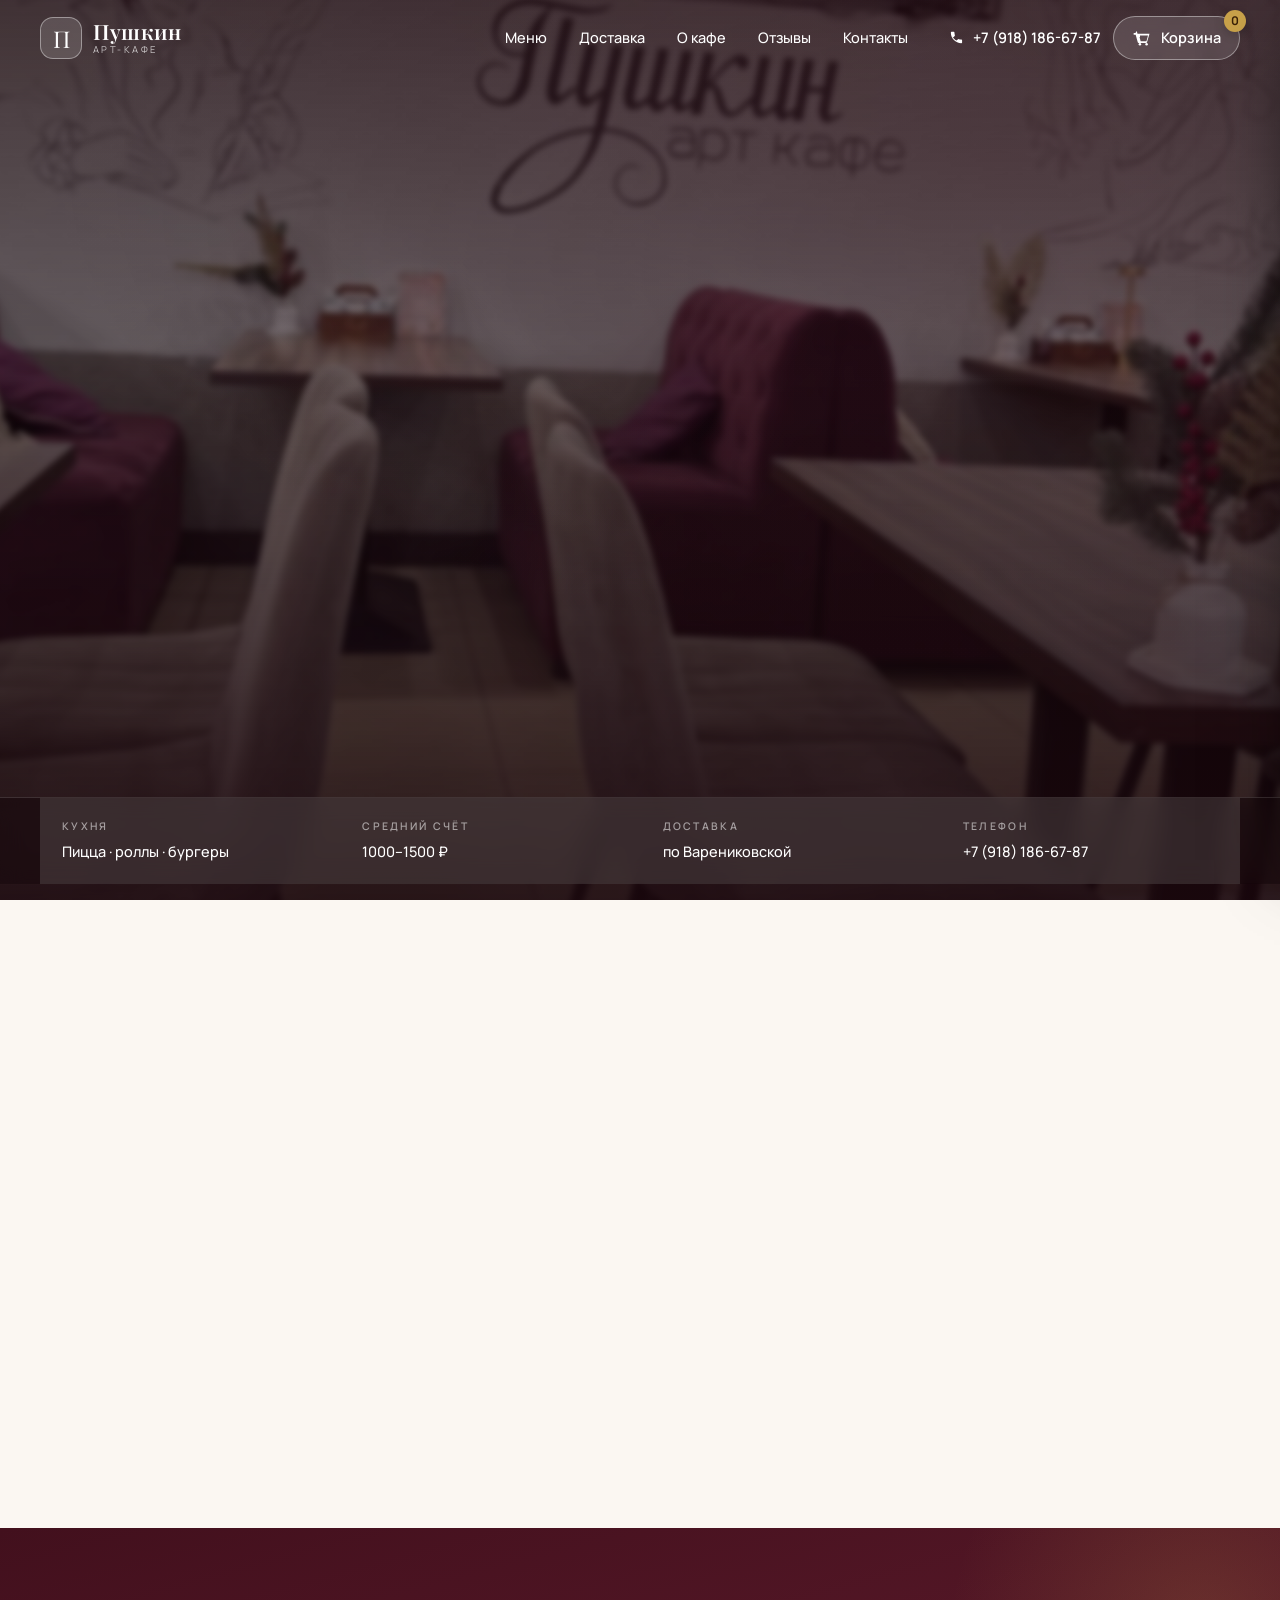
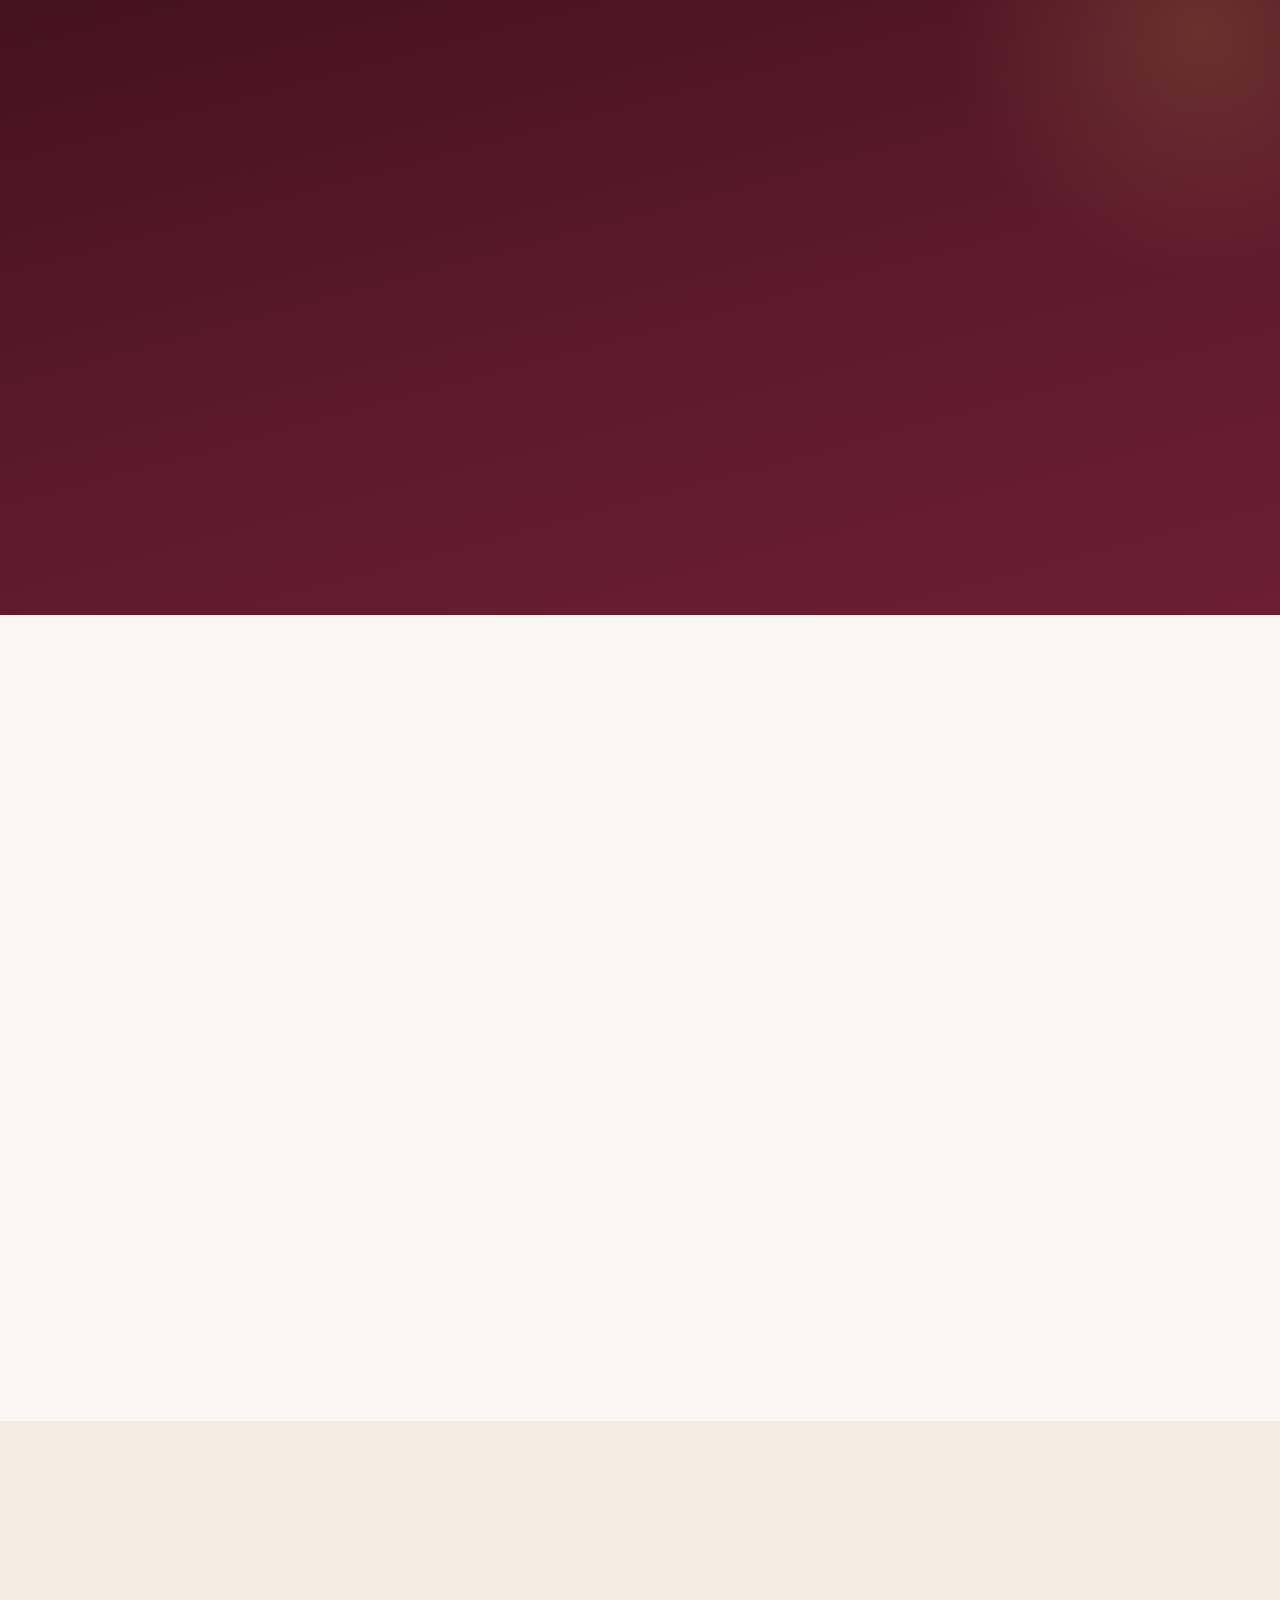
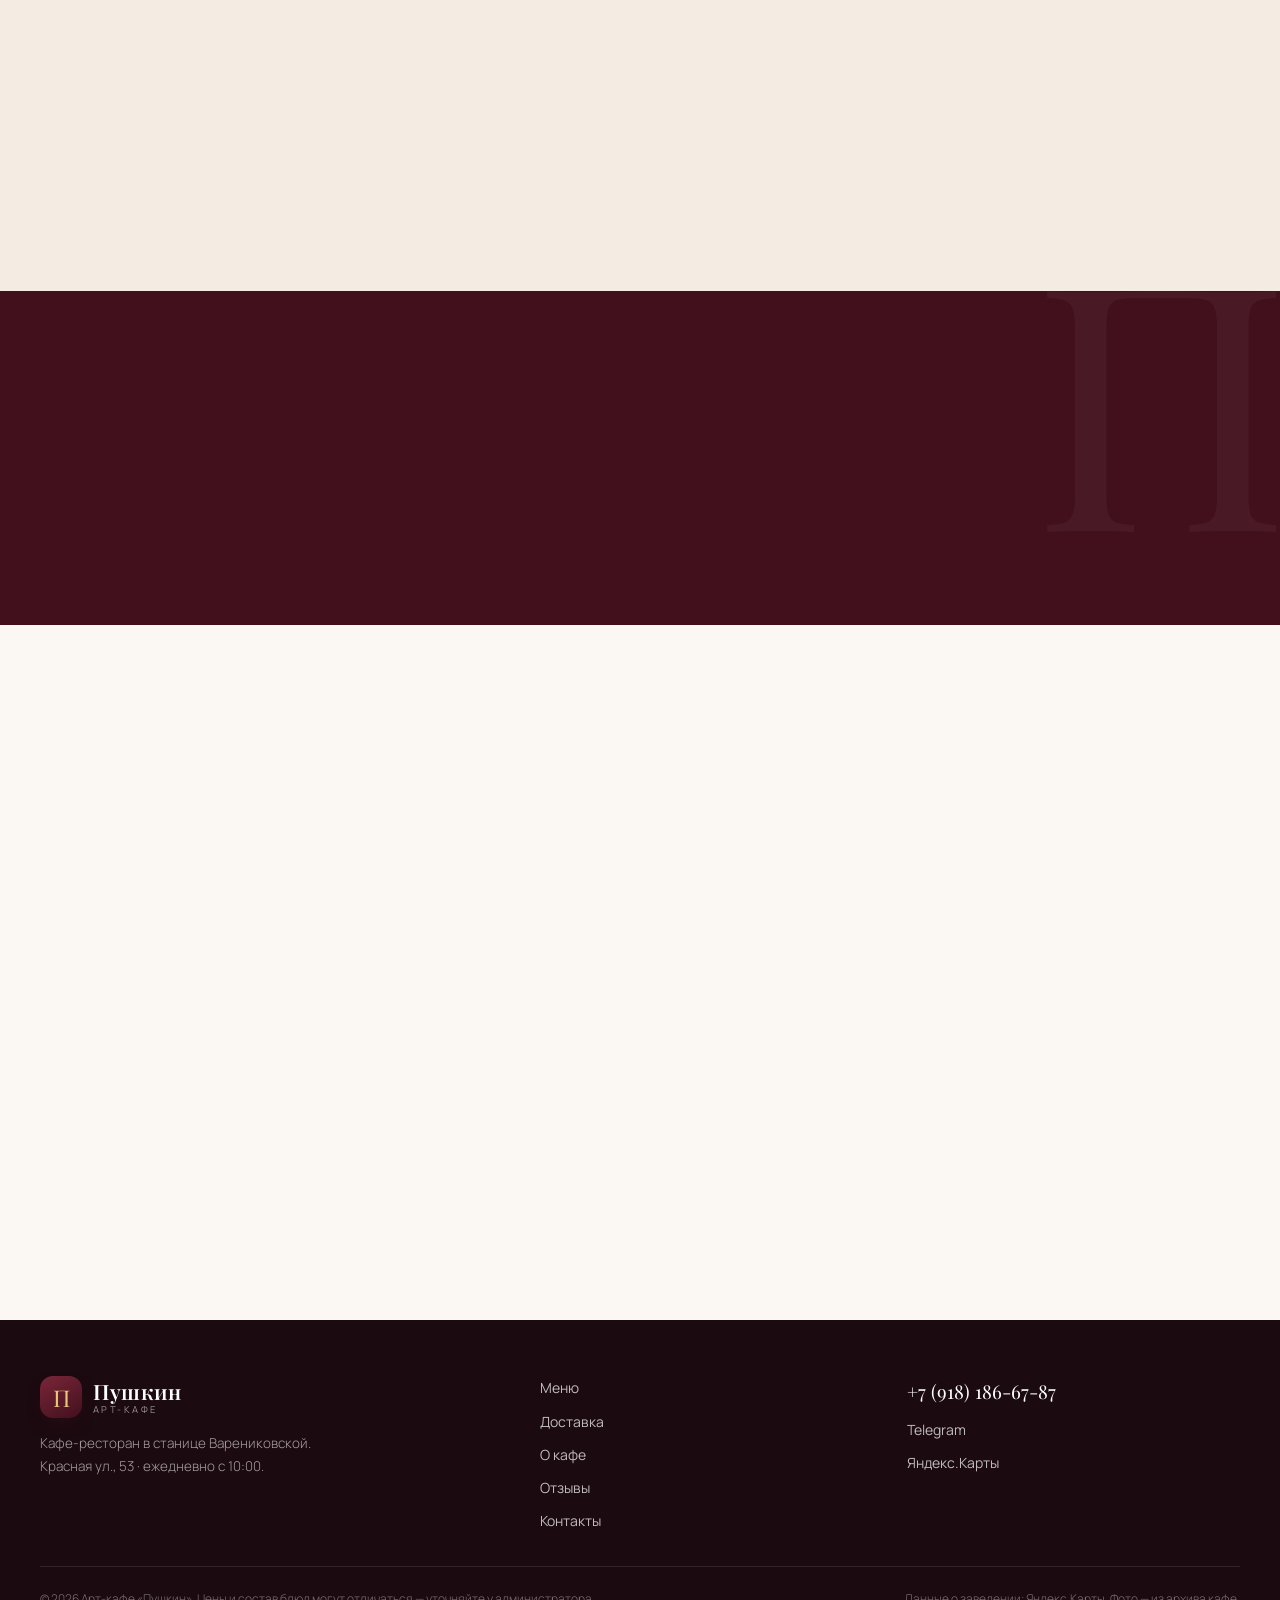
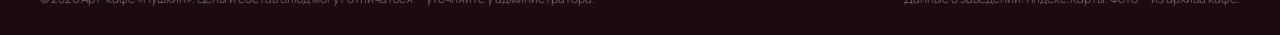
==== pushkin-onefile.html @ 98a1a0d2 "Add files via upload" ====
<!DOCTYPE html>
<html lang="ru">
<head>
<meta charset="utf-8">
<meta name="viewport" content="width=device-width, initial-scale=1">
<title>Арт-кафе «Пушкин» — Варениковская · доставка и бронирование столов</title>
<meta name="description" content="Арт-кафе «Пушкин» в станице Варениковской: пицца, роллы, бургеры, домашние десерты и облепиховый чай. Рейтинг 4,5 на Яндекс.Картах. Онлайн-заказ, доставка и бронирование столов. Красная ул., 53 · +7 (918) 186-67-87">
<meta name="theme-color" content="#5d1a2b">
<link rel="icon" href="data:image/svg+xml,%3Csvg xmlns='http://www.w3.org/2000/svg' viewBox='0 0 64 64'%3E%3Crect width='64' height='64' rx='14' fill='%235d1a2b'/%3E%3Ctext x='32' y='45' font-family='Georgia,serif' font-size='38' fill='%23e8c877' text-anchor='middle'%3E%D0%9F%3C/text%3E%3C/svg%3E">
<link rel="preconnect" href="https://fonts.googleapis.com">
<link rel="preconnect" href="https://fonts.gstatic.com" crossorigin>
<link href="https://fonts.googleapis.com/css2?family=Playfair+Display:ital,wght@0,500;0,600;0,700;1,500&family=Manrope:wght@300;400;500;600;700&display=swap" rel="stylesheet">
<style>
:root{
  --wine:#5d1a2b;
  --wine-deep:#42101d;
  --wine-soft:#7a2639;
  --gold:#c9a24a;
  --gold-light:#e8c877;
  --cream:#fbf7f2;
  --cream-2:#f4ece2;
  --ink:#1f1416;
  --ink-soft:#5b4b4e;
  --line:rgba(93,26,43,.14);
  --shadow:0 18px 50px -22px rgba(66,16,29,.45);
  --radius:20px;
  --serif:"Playfair Display",Georgia,"Times New Roman",serif;
  --sans:"Manrope","Segoe UI",system-ui,-apple-system,sans-serif;
  --ease:cubic-bezier(.22,.61,.36,1);
}

*,*::before,*::after{box-sizing:border-box}
html{scroll-behavior:smooth;-webkit-text-size-adjust:100%}
body{
  margin:0;font-family:var(--sans);color:var(--ink);background:var(--cream);
  font-size:16px;line-height:1.65;font-weight:400;overflow-x:hidden;
}
img{max-width:100%;display:block}
a{color:inherit;text-decoration:none}
button{font:inherit;color:inherit;cursor:pointer}
h1,h2,h3{font-family:var(--serif);font-weight:600;line-height:1.12;margin:0;letter-spacing:-.01em}
p{margin:0}
ul,ol{margin:0;padding:0;list-style:none}
.container{width:min(1200px,100% - 48px);margin-inline:auto}
svg{width:20px;height:20px;fill:currentColor}

/* ---------- buttons ---------- */
.btn{
  display:inline-flex;align-items:center;justify-content:center;gap:9px;
  padding:13px 24px;border-radius:999px;border:1px solid transparent;
  font-weight:600;font-size:14.5px;letter-spacing:.01em;line-height:1;
  transition:transform .25s var(--ease),background .25s,color .25s,border-color .25s,box-shadow .25s;
  white-space:nowrap;
}
.btn--lg{padding:17px 32px;font-size:15.5px}
.btn--block{width:100%}
.btn--primary{background:var(--wine);color:#fff;box-shadow:0 14px 30px -16px rgba(93,26,43,.8)}
.btn--primary:hover{background:var(--wine-deep);transform:translateY(-2px);box-shadow:0 20px 38px -18px rgba(93,26,43,.9)}
.btn--ghost{background:rgba(255,255,255,.1);color:#fff;border-color:rgba(255,255,255,.45);backdrop-filter:blur(6px)}
.btn--ghost:hover{background:rgba(255,255,255,.2);transform:translateY(-2px)}
.btn--outline{background:transparent;border-color:var(--line);color:var(--wine)}
.btn--outline:hover{border-color:var(--wine);background:rgba(93,26,43,.05);transform:translateY(-2px)}
.btn--cart{position:relative;background:#fff;border:1px solid var(--line);color:var(--wine);padding:11px 18px}
.btn--cart:hover{border-color:var(--wine);transform:translateY(-1px)}
.cart-badge{
  position:absolute;top:-7px;right:-7px;min-width:22px;height:22px;border-radius:999px;
  background:var(--gold);color:#3a2107;font-size:12px;font-weight:700;
  display:grid;place-items:center;padding:0 6px;box-shadow:0 4px 10px rgba(0,0,0,.18);
}

/* ---------- header ---------- */
.header{
  position:fixed;inset:0 0 auto;z-index:60;padding:16px 0;
  transition:background .35s,box-shadow .35s,padding .35s,backdrop-filter .35s;
}
.header.is-stuck{
  background:rgba(251,247,242,.94);backdrop-filter:blur(14px);
  box-shadow:0 10px 30px -22px rgba(66,16,29,.6);padding:9px 0;
}
.header__inner{display:flex;align-items:center;gap:26px}
.logo{display:flex;align-items:center;gap:11px;flex-shrink:0}
.logo__mark{
  width:42px;height:42px;border-radius:13px;display:grid;place-items:center;
  background:linear-gradient(150deg,var(--wine-soft),var(--wine-deep));
  color:var(--gold-light);font-family:var(--serif);font-size:23px;line-height:1;
  box-shadow:0 8px 20px -10px rgba(66,16,29,.8);
}
.logo__text{display:flex;flex-direction:column;line-height:1}
.logo__name{font-family:var(--serif);font-size:21px;font-weight:600;color:var(--wine);letter-spacing:.01em}
.logo__sub{font-size:9.5px;letter-spacing:.26em;text-transform:uppercase;color:var(--ink-soft);margin-top:3px}
.nav{display:flex;gap:4px;margin-left:auto}
.nav a{
  padding:9px 14px;border-radius:999px;font-size:14.5px;font-weight:500;color:var(--ink);
  transition:background .2s,color .2s;
}
.nav a:hover{background:rgba(93,26,43,.08);color:var(--wine)}
.header__actions{display:flex;align-items:center;gap:12px;margin-left:auto}
.nav + .header__actions{margin-left:0}
.header__phone{display:flex;align-items:center;gap:8px;font-weight:600;font-size:14.5px;color:var(--wine)}
.header__phone svg{width:17px;height:17px}
.header__phone:hover{color:var(--wine-deep)}
.burger{display:none;width:44px;height:44px;border:1px solid var(--line);border-radius:12px;background:#fff;flex-direction:column;gap:5px;align-items:center;justify-content:center}
.burger span{width:19px;height:2px;background:var(--wine);border-radius:2px;transition:transform .3s,opacity .3s}
.burger[aria-expanded="true"] span:nth-child(1){transform:translateY(7px) rotate(45deg)}
.burger[aria-expanded="true"] span:nth-child(2){opacity:0}
.burger[aria-expanded="true"] span:nth-child(3){transform:translateY(-7px) rotate(-45deg)}

/* header over hero: light text */
.header:not(.is-stuck) .logo__name,
.header:not(.is-stuck) .nav a,
.header:not(.is-stuck) .header__phone{color:#fff}
.header:not(.is-stuck) .logo__sub{color:rgba(255,255,255,.72)}
.header:not(.is-stuck) .logo__mark{background:rgba(255,255,255,.14);border:1px solid rgba(255,255,255,.4);box-shadow:none;color:#fff}
.header:not(.is-stuck) .nav a:hover{background:rgba(255,255,255,.16);color:#fff}
.header:not(.is-stuck) .btn--cart{background:rgba(255,255,255,.13);border-color:rgba(255,255,255,.4);color:#fff;backdrop-filter:blur(8px)}
.header:not(.is-stuck) .burger{background:rgba(255,255,255,.13);border-color:rgba(255,255,255,.4)}
.header:not(.is-stuck) .burger span{background:#fff}

/* ---------- hero ---------- */
.hero{position:relative;min-height:100svh;display:flex;flex-direction:column;justify-content:center;overflow:hidden;padding:130px 0 0}
.hero__bg{position:absolute;inset:0;z-index:0}
.hero__bg img{width:100%;height:100%;object-fit:cover;object-position:center 45%;transform:scale(1.06);filter:blur(3px) brightness(.72) saturate(1.05);animation:heroZoom 18s var(--ease) forwards}
@keyframes heroZoom{to{transform:scale(1.02)}}
.hero__veil{
  position:absolute;inset:0;z-index:1;
  background:
    radial-gradient(120% 90% at 78% 18%,rgba(66,16,29,.18),transparent 62%),
    linear-gradient(180deg,rgba(28,8,14,.72) 0%,rgba(28,8,14,.42) 38%,rgba(28,8,14,.66) 74%,rgba(28,8,14,.88) 100%);
}
.hero__inner{position:relative;z-index:2;color:#fff;padding-bottom:64px;max-width:820px}
.hero__eyebrow{
  font-size:12px;letter-spacing:.3em;text-transform:uppercase;font-weight:600;
  color:var(--gold-light);margin-bottom:20px;
}
.hero__title{font-size:clamp(46px,8.4vw,108px);letter-spacing:-.02em;margin-bottom:22px}
.hero__title em{font-style:italic;color:var(--gold-light)}
.hero__lead{font-size:clamp(15.5px,1.7vw,19px);color:rgba(255,255,255,.9);max-width:600px;line-height:1.68;font-weight:300}
.hero__cta{display:flex;flex-wrap:wrap;gap:14px;margin-top:36px}
.hero__rating{display:flex;align-items:center;gap:20px;margin-top:42px;flex-wrap:wrap}
.rating-chip{
  display:flex;align-items:center;gap:13px;padding:11px 20px 11px 14px;border-radius:16px;
  background:rgba(255,255,255,.1);border:1px solid rgba(255,255,255,.26);backdrop-filter:blur(10px);
  transition:background .25s,transform .25s;
}
.rating-chip:hover{background:rgba(255,255,255,.18);transform:translateY(-2px)}
.rating-chip__value{font-family:var(--serif);font-size:29px;line-height:1;color:#fff}
.rating-chip__body{display:flex;flex-direction:column;gap:3px}
.stars{color:var(--gold-light);font-size:13px;letter-spacing:2px;line-height:1}
.stars i{opacity:.42;font-style:normal}
.rating-chip__meta{font-size:11.5px;color:rgba(255,255,255,.78);letter-spacing:.03em}
.hero__divider{width:1px;height:38px;background:rgba(255,255,255,.25)}
.hero__status{font-size:13.5px;color:rgba(255,255,255,.9);display:flex;align-items:center;gap:9px}
.hero__status::before{content:"";width:8px;height:8px;border-radius:50%;background:#57d68a;box-shadow:0 0 0 4px rgba(87,214,138,.22)}
.hero__status.is-closed::before{background:#e4707c;box-shadow:0 0 0 4px rgba(228,112,124,.22)}

.hero__facts{position:relative;z-index:2;background:rgba(20,6,11,.5);backdrop-filter:blur(12px);border-top:1px solid rgba(255,255,255,.14)}
.hero__facts-inner{display:grid;grid-template-columns:repeat(4,1fr);gap:1px;background:rgba(255,255,255,.12)}
.fact{display:flex;flex-direction:column;gap:4px;padding:20px 22px}
.fact__k{font-size:10.5px;letter-spacing:.22em;text-transform:uppercase;color:rgba(255,255,255,.55);font-weight:600}
.fact__v{font-size:14.5px;color:#fff;font-weight:500}

/* ---------- sections ---------- */
.section{padding:clamp(64px,8vw,116px) 0}
.section__head{max-width:660px;margin-bottom:clamp(32px,4vw,52px)}
.section__eyebrow{
  font-size:11.5px;letter-spacing:.28em;text-transform:uppercase;font-weight:700;
  color:var(--gold);margin-bottom:14px;
}
.section__eyebrow--light{color:var(--gold-light)}
.section__title{font-size:clamp(30px,4.2vw,50px);margin-bottom:16px;color:var(--wine-deep)}
.section__title--light{color:#fff}
.section__lead{color:var(--ink-soft);font-size:16.5px;line-height:1.7;font-weight:300}
.section__lead a{color:var(--wine);border-bottom:1px solid rgba(93,26,43,.3)}

/* ---------- menu ---------- */
.menu-tabs{display:flex;gap:8px;flex-wrap:wrap;margin-bottom:34px}
.menu-tab{
  padding:10px 20px;border-radius:999px;background:#fff;border:1px solid var(--line);
  font-size:14px;font-weight:600;color:var(--ink-soft);transition:all .22s var(--ease);
}
.menu-tab:hover{border-color:var(--wine);color:var(--wine)}
.menu-tab.is-active{background:var(--wine);border-color:var(--wine);color:#fff;box-shadow:0 12px 26px -16px rgba(93,26,43,.9)}
.menu-grid{display:grid;grid-template-columns:repeat(auto-fill,minmax(268px,1fr));gap:20px}
.dish{
  background:#fff;border:1px solid var(--line);border-radius:var(--radius);padding:24px;
  display:flex;flex-direction:column;gap:9px;position:relative;overflow:hidden;
  transition:transform .3s var(--ease),box-shadow .3s,border-color .3s;
  animation:dishIn .45s var(--ease) both;
}
@keyframes dishIn{from{opacity:0;transform:translateY(14px)}to{opacity:1;transform:none}}
.dish:hover{transform:translateY(-4px);box-shadow:var(--shadow);border-color:rgba(93,26,43,.26)}
.dish__top{display:flex;align-items:flex-start;justify-content:space-between;gap:12px}
.dish__name{font-family:var(--serif);font-size:19px;font-weight:600;color:var(--wine-deep);line-height:1.28}
.dish__tag{
  font-size:10px;font-weight:700;letter-spacing:.1em;text-transform:uppercase;
  padding:5px 9px;border-radius:6px;background:rgba(201,162,74,.16);color:#8a6a1c;white-space:nowrap;
}
.dish__desc{font-size:13.5px;color:var(--ink-soft);line-height:1.6;font-weight:300;flex:1}
.dish__bottom{display:flex;align-items:center;justify-content:space-between;gap:12px;margin-top:8px}
.dish__price{font-family:var(--serif);font-size:21px;color:var(--wine)}
.dish__add{
  width:40px;height:40px;border-radius:12px;border:1px solid var(--line);background:var(--cream-2);
  color:var(--wine);display:grid;place-items:center;font-size:22px;line-height:1;
  transition:all .22s var(--ease);
}
.dish__add:hover{background:var(--wine);color:#fff;border-color:var(--wine);transform:rotate(90deg)}
.dish__add.is-added{background:var(--wine);color:#fff;border-color:var(--wine)}
.menu-note{margin-top:32px;font-size:13px;color:var(--ink-soft);max-width:720px;line-height:1.7;font-weight:300}


/* ---------- delivery ---------- */
.section--delivery{background:linear-gradient(165deg,var(--wine-deep),var(--wine) 58%,#6b1f31);color:#fff;position:relative;overflow:hidden}
.section--delivery::after{
  content:"";position:absolute;width:520px;height:520px;border-radius:50%;
  right:-180px;top:-160px;background:radial-gradient(circle,rgba(201,162,74,.18),transparent 68%);
}
.delivery{display:grid;grid-template-columns:1.15fr .85fr;gap:clamp(32px,5vw,72px);align-items:center;position:relative;z-index:1}
.delivery__lead{color:rgba(255,255,255,.82);font-size:16.5px;line-height:1.72;font-weight:300;margin-bottom:30px}
.steps{display:flex;flex-direction:column;gap:20px;margin-bottom:32px}
.steps li{display:flex;gap:16px;align-items:flex-start}
.steps__n{
  width:36px;height:36px;flex-shrink:0;border-radius:50%;display:grid;place-items:center;
  border:1px solid rgba(232,200,119,.55);color:var(--gold-light);
  font-family:var(--serif);font-size:16px;
}
.steps b{display:block;font-size:15.5px;font-weight:600;margin-bottom:3px}
.steps p{font-size:14px;color:rgba(255,255,255,.72);font-weight:300;line-height:1.55}
.delivery__badges{display:flex;flex-wrap:wrap;gap:9px}
.pill{
  font-size:12.5px;padding:8px 15px;border-radius:999px;
  background:rgba(255,255,255,.09);border:1px solid rgba(255,255,255,.22);color:rgba(255,255,255,.92);
}
.delivery__card{background:rgba(255,255,255,.07);border:1px solid rgba(255,255,255,.18);border-radius:26px;overflow:hidden;backdrop-filter:blur(8px);box-shadow:0 30px 70px -40px rgba(0,0,0,.9)}
.delivery__card img{width:100%;height:250px;object-fit:cover}
.delivery__card-body{padding:26px}
.delivery__card-kicker{font-size:10.5px;letter-spacing:.24em;text-transform:uppercase;color:var(--gold-light);font-weight:700;margin-bottom:10px}
.delivery__card-title{font-family:var(--serif);font-size:23px;line-height:1.25;margin-bottom:10px}
.delivery__card-text{font-size:14px;color:rgba(255,255,255,.78);margin-bottom:20px;font-weight:300}
.delivery__card-text b{color:var(--gold-light);letter-spacing:.04em}
.delivery__card .btn--primary{background:var(--gold);color:#3a2107;box-shadow:none}
.delivery__card .btn--primary:hover{background:var(--gold-light)}

/* ---------- about ---------- */
.about{display:grid;grid-template-columns:.92fr 1.08fr;gap:clamp(32px,5vw,72px);align-items:center}
.about__media{position:relative}
.about__media img{border-radius:26px;width:100%;height:clamp(360px,46vw,560px);object-fit:cover;box-shadow:var(--shadow)}
.about__media-note{
  position:absolute;bottom:22px;left:22px;background:rgba(251,247,242,.96);backdrop-filter:blur(8px);
  border-radius:16px;padding:15px 20px;display:grid;gap:2px;box-shadow:0 16px 40px -24px rgba(66,16,29,.8);
}
.about__media-note span{font-size:10px;letter-spacing:.2em;text-transform:uppercase;color:var(--ink-soft);font-weight:700}
.about__media-note b{font-family:var(--serif);font-size:30px;color:var(--wine);line-height:1}
.about__media-note small{font-size:11px;color:var(--ink-soft)}
.about__text p{color:var(--ink-soft);font-weight:300;line-height:1.75;margin-bottom:15px}
.about__features{display:grid;grid-template-columns:repeat(2,1fr);gap:11px 18px;margin:26px 0 30px}
.about__features li{position:relative;padding-left:24px;font-size:14px;font-weight:500}
.about__features li::before{
  content:"";position:absolute;left:0;top:9px;width:11px;height:6px;
  border-left:2px solid var(--gold);border-bottom:2px solid var(--gold);transform:rotate(-45deg);
}
.about__stats{display:grid;grid-template-columns:repeat(3,1fr);gap:18px;border-top:1px solid var(--line);padding-top:24px}
.about__stats b{display:block;font-family:var(--serif);font-size:32px;color:var(--wine);line-height:1.1}
.about__stats span{font-size:11.5px;color:var(--ink-soft);line-height:1.4;display:block;margin-top:4px}

/* ---------- reviews ---------- */
.section--reviews{background:var(--cream-2)}
.reviews{display:grid;grid-template-columns:repeat(auto-fill,minmax(320px,1fr));gap:20px}
.review{
  background:#fff;border:1px solid var(--line);border-radius:var(--radius);padding:26px;
  display:flex;flex-direction:column;gap:14px;transition:transform .3s var(--ease),box-shadow .3s;
}
.review:hover{transform:translateY(-3px);box-shadow:var(--shadow)}
.review__head{display:flex;align-items:center;gap:13px}
.review__avatar{
  width:44px;height:44px;border-radius:50%;flex-shrink:0;display:grid;place-items:center;
  background:linear-gradient(145deg,var(--wine-soft),var(--wine-deep));
  color:var(--gold-light);font-family:var(--serif);font-size:19px;
}
.review__who{display:flex;flex-direction:column;line-height:1.35}
.review__name{font-weight:700;font-size:14.5px}
.review__meta{font-size:11.5px;color:var(--ink-soft)}
.review__stars{color:var(--gold);font-size:13px;letter-spacing:2px;margin-left:auto;align-self:flex-start}
.review__text{font-size:14px;line-height:1.7;color:var(--ink-soft);font-weight:300}
.review__text b{color:var(--ink);font-weight:600}
.reviews__more{display:flex;justify-content:center;margin-top:38px}

/* ---------- booking cta ---------- */
.booking-cta{background:var(--wine-deep);color:#fff;padding:clamp(44px,6vw,72px) 0;position:relative;overflow:hidden}
.booking-cta::before{
  content:"П";position:absolute;right:-10px;top:-70px;font-family:var(--serif);font-size:340px;
  color:rgba(255,255,255,.04);line-height:1;pointer-events:none;
}
.booking-cta__inner{display:flex;align-items:center;justify-content:space-between;gap:34px;flex-wrap:wrap;position:relative;z-index:1}
.booking-cta h2{font-size:clamp(25px,3.4vw,38px);margin-bottom:10px}
.booking-cta p{color:rgba(255,255,255,.75);font-weight:300;max-width:520px}
.booking-cta__actions{display:flex;gap:13px;flex-wrap:wrap}
.booking-cta .btn--primary{background:var(--gold);color:#3a2107}
.booking-cta .btn--primary:hover{background:var(--gold-light)}


/* ---------- contacts ---------- */
.contacts{display:grid;grid-template-columns:.9fr 1.1fr;gap:clamp(32px,5vw,64px);align-items:start}
.contacts__list{display:flex;flex-direction:column;gap:20px;margin:26px 0 30px}
.contacts__list dt{font-size:10.5px;letter-spacing:.2em;text-transform:uppercase;color:var(--gold);font-weight:700;margin-bottom:5px}
.contacts__list dd{margin:0;font-size:15.5px;line-height:1.6;font-weight:500}
.contacts__list dd a{color:var(--wine);border-bottom:1px solid rgba(93,26,43,.28)}
.contacts__list dd a:hover{border-color:var(--wine)}
.hours{border-collapse:collapse;font-weight:500}
.hours th{text-align:left;font-weight:600;padding:2px 18px 2px 0;font-size:14.5px;color:var(--ink)}
.hours td{padding:2px 0;font-size:14.5px;color:var(--ink-soft)}
.contacts__actions{display:flex;gap:12px;flex-wrap:wrap}
.contacts__map{border-radius:24px;overflow:hidden;box-shadow:var(--shadow);border:1px solid var(--line);background:var(--cream-2);min-height:420px}
.contacts__map iframe{width:100%;height:100%;min-height:420px;border:0;display:block}

/* ---------- footer ---------- */
.footer{background:#1b0a10;color:rgba(255,255,255,.72);padding:56px 0 26px}
.footer__inner{display:grid;grid-template-columns:1.4fr 1fr 1fr;gap:34px;padding-bottom:34px;border-bottom:1px solid rgba(255,255,255,.1)}
.logo--footer .logo__name{color:#fff}
.logo--footer .logo__sub{color:rgba(255,255,255,.55)}
.footer__brand p{margin-top:14px;font-size:13.5px;line-height:1.7;font-weight:300;color:rgba(255,255,255,.6)}
.footer__nav,.footer__contacts{display:flex;flex-direction:column;gap:10px}
.footer__nav a,.footer__contacts a{font-size:14px;transition:color .2s}
.footer__nav a:hover,.footer__contacts a:hover{color:var(--gold-light)}
.footer__contacts a:first-child{font-family:var(--serif);font-size:19px;color:#fff}
.footer__legal{display:flex;justify-content:space-between;gap:18px;flex-wrap:wrap;padding-top:22px;font-size:12px;color:rgba(255,255,255,.42);font-weight:300}

/* ---------- drawer / modal ---------- */
.drawer{position:fixed;inset:0;z-index:90;pointer-events:none}
.drawer__overlay{position:absolute;inset:0;background:rgba(20,6,11,.55);opacity:0;transition:opacity .32s;backdrop-filter:blur(3px)}
.drawer__panel{
  position:absolute;top:0;right:0;height:100%;width:min(430px,100%);background:var(--cream);
  display:flex;flex-direction:column;transform:translateX(102%);transition:transform .38s var(--ease);
  box-shadow:-30px 0 70px -40px rgba(0,0,0,.7);
}
.drawer.is-open{pointer-events:auto}
.drawer.is-open .drawer__overlay{opacity:1}
.drawer.is-open .drawer__panel{transform:none}
.drawer__head{display:flex;align-items:center;justify-content:space-between;padding:22px 24px;border-bottom:1px solid var(--line)}
.drawer__head h3{font-size:22px;color:var(--wine-deep)}
.icon-btn{
  width:38px;height:38px;border-radius:11px;border:1px solid var(--line);background:#fff;
  display:grid;place-items:center;font-size:15px;color:var(--ink-soft);transition:all .2s;
}
.icon-btn:hover{background:var(--wine);color:#fff;border-color:var(--wine)}
.drawer__body{flex:1;overflow-y:auto;padding:18px 24px}
.drawer__empty{display:grid;place-items:center;text-align:center;height:100%;gap:10px;color:var(--ink-soft)}
.drawer__empty svg{width:46px;height:46px;opacity:.3}
.drawer__empty p{font-size:14px;font-weight:300;max-width:240px}
.cart-item{display:flex;gap:13px;padding:14px 0;border-bottom:1px solid var(--line);align-items:center}
.cart-item__body{flex:1;min-width:0}
.cart-item__name{font-weight:600;font-size:14.5px;line-height:1.35}
.cart-item__price{font-size:12.5px;color:var(--ink-soft);margin-top:2px}
.qty{display:flex;align-items:center;gap:2px;border:1px solid var(--line);border-radius:10px;background:#fff;overflow:hidden}
.qty button{width:30px;height:32px;border:0;background:transparent;color:var(--wine);font-size:16px;line-height:1;transition:background .18s}
.qty button:hover{background:rgba(93,26,43,.08)}
.qty span{min-width:26px;text-align:center;font-size:13.5px;font-weight:700}
.cart-item__sum{font-family:var(--serif);font-size:16px;color:var(--wine);min-width:62px;text-align:right}
.drawer__foot{border-top:1px solid var(--line);padding:20px 24px 24px;background:#fff}
.drawer__row{display:flex;justify-content:space-between;font-size:14px;padding:5px 0;color:var(--ink-soft)}
.drawer__row b{color:var(--ink);font-weight:600}
.drawer__row--total{font-size:17px;padding:12px 0 16px;margin-top:6px;border-top:1px dashed var(--line);color:var(--ink)}
.drawer__row--total b{font-family:var(--serif);font-size:24px;color:var(--wine)}
.drawer__hint{font-size:11.5px;color:var(--ink-soft);text-align:center;margin-top:12px;font-weight:300}

.modal{position:fixed;inset:0;z-index:95;display:grid;place-items:center;padding:22px;pointer-events:none}
.modal__overlay{position:absolute;inset:0;background:rgba(20,6,11,.6);opacity:0;transition:opacity .3s;backdrop-filter:blur(4px)}
.modal__panel{
  position:relative;background:var(--cream);border-radius:24px;padding:34px;width:min(520px,100%);
  max-height:88vh;overflow-y:auto;transform:translateY(18px) scale(.98);opacity:0;
  transition:transform .34s var(--ease),opacity .3s;box-shadow:0 40px 90px -40px rgba(0,0,0,.6);
}
.modal__panel--wide{width:min(600px,100%)}
.modal.is-open{pointer-events:auto}
.modal.is-open .modal__overlay{opacity:1}
.modal.is-open .modal__panel{transform:none;opacity:1}
.modal__close{position:absolute;top:16px;right:16px}
.modal__panel h3{font-size:26px;color:var(--wine-deep);margin-bottom:8px;padding-right:44px}
.modal__lead{font-size:14px;color:var(--ink-soft);font-weight:300;margin-bottom:20px}
.order-text{
  background:#fff;border:1px solid var(--line);border-radius:14px;padding:16px;
  font-family:var(--sans);font-size:13.5px;line-height:1.7;white-space:pre-wrap;
  color:var(--ink);margin:0 0 20px;max-height:210px;overflow:auto;
}
.modal__actions{display:flex;flex-direction:column;gap:10px}


/* ---------- form ---------- */
.form{display:flex;flex-direction:column;gap:14px}
.field{display:flex;flex-direction:column;gap:6px}
.field > span{font-size:11px;letter-spacing:.14em;text-transform:uppercase;color:var(--ink-soft);font-weight:700}
.field input,.field select,.field textarea{
  font-family:var(--sans);font-size:14.5px;padding:12px 14px;border-radius:12px;
  border:1px solid var(--line);background:#fff;color:var(--ink);width:100%;transition:border-color .2s,box-shadow .2s;
}
.field textarea{resize:vertical}
.field input:focus,.field select:focus,.field textarea:focus{
  outline:none;border-color:var(--wine);box-shadow:0 0 0 3px rgba(93,26,43,.1);
}
.field-row{display:grid;grid-template-columns:1fr 1fr;gap:12px}
.form__note{font-size:11.5px;color:var(--ink-soft);text-align:center;font-weight:300}
.form__note a{color:var(--wine)}

/* ---------- toast ---------- */
.toast{
  position:fixed;left:50%;bottom:28px;transform:translate(-50%,24px);z-index:120;
  background:var(--wine-deep);color:#fff;padding:13px 22px;border-radius:999px;
  font-size:13.5px;font-weight:500;box-shadow:0 20px 44px -20px rgba(0,0,0,.7);
  opacity:0;pointer-events:none;transition:opacity .3s,transform .3s var(--ease);
}
.toast.is-visible{opacity:1;transform:translate(-50%,0)}

/* ---------- reveal ---------- */
.reveal{opacity:0;transform:translateY(22px);transition:opacity .7s var(--ease),transform .7s var(--ease)}
.reveal.is-in{opacity:1;transform:none}
.no-js .reveal{opacity:1;transform:none}

/* ---------- responsive ---------- */
@media (max-width:1024px){
  .nav{display:none}
  .header__phone span{display:none}
  .header__phone{padding:10px}
  .delivery,.about,.contacts{grid-template-columns:1fr}
  .about__media img{height:400px}
  .hero__facts-inner{grid-template-columns:repeat(2,1fr)}
  .footer__inner{grid-template-columns:1fr 1fr}
}
@media (max-width:760px){
  .container{width:min(1200px,100% - 32px)}
  .burger{display:flex}
  .header__phone{display:none}
  .btn--cart__label{display:none}
  .nav{
    position:fixed;inset:0 0 auto;top:0;padding:88px 24px 30px;background:var(--cream);
    flex-direction:column;gap:4px;box-shadow:0 30px 60px -40px rgba(0,0,0,.6);
    transform:translateY(-102%);transition:transform .38s var(--ease);display:flex;
  }
  .nav.is-open{transform:none}
  .nav a{padding:14px 6px;font-size:17px;border-bottom:1px solid var(--line);border-radius:0;color:var(--ink)}
  .header:not(.is-stuck) .nav a{color:var(--ink)}
  .header.is-stuck .burger span{background:var(--wine)}
  .hero{min-height:auto;padding-top:120px}
  .hero__inner{padding-bottom:48px}
  .hero__rating{gap:14px;margin-top:32px}
  .hero__divider{display:none}
  .hero__facts-inner{grid-template-columns:1fr 1fr}
  .fact{padding:15px 16px}
  .fact__v{font-size:13px}
  .section{padding:60px 0}
  .menu-grid{grid-template-columns:1fr}
  .about__stats{grid-template-columns:1fr 1fr}
  .about__features{grid-template-columns:1fr}
  .reviews{grid-template-columns:1fr}
  .booking-cta__actions{width:100%}
  .booking-cta__actions .btn{flex:1}
  .contacts__map,.contacts__map iframe{min-height:320px}
  .footer__inner{grid-template-columns:1fr;gap:26px}
  .footer__legal{flex-direction:column;gap:8px}
  .drawer__panel{width:100%}
  .modal__panel{padding:26px 20px}
  .field-row{grid-template-columns:1fr}
  .hero__cta .btn{flex:1}
}
@media (prefers-reduced-motion:reduce){
  *{animation-duration:.01ms !important;transition-duration:.01ms !important}
  .reveal{opacity:1;transform:none}
}


</style>
</head>
<body>

<header class="header" id="header">
  <div class="header__inner container">
    <a class="logo" href="#top" aria-label="Арт-кафе Пушкин — на главную">
      <span class="logo__mark">П</span>
      <span class="logo__text">
        <span class="logo__name">Пушкин</span>
        <span class="logo__sub">арт-кафе</span>
      </span>
    </a>

    <nav class="nav" id="nav" aria-label="Основная навигация">
      <a href="#menu">Меню</a>
      <a href="#delivery">Доставка</a>
      <a href="#about">О кафе</a>
      <a href="#reviews">Отзывы</a>
      <a href="#contacts">Контакты</a>
    </nav>

    <div class="header__actions">
      <a class="header__phone" href="tel:+79181866787">
        <svg viewBox="0 0 24 24" aria-hidden="true"><path d="M6.6 10.8c1.2 2.4 3.2 4.4 5.6 5.6l1.9-1.9c.3-.3.7-.4 1.1-.2 1.2.4 2.4.6 3.7.6.6 0 1 .4 1 1V19c0 .6-.4 1-1 1C10.6 20 4 13.4 4 5c0-.6.4-1 1-1h3.1c.6 0 1 .4 1 1 0 1.3.2 2.5.6 3.7.1.4 0 .8-.2 1.1l-1.9 1.9z"/></svg>
        <span>+7 (918) 186-67-87</span>
      </a>
      <button class="btn btn--cart" id="cartOpen" aria-label="Открыть корзину">
        <svg viewBox="0 0 24 24" aria-hidden="true"><path d="M7 4h-2l-.7 2H2v2h2.4l2.5 9.2c.1.5.6.8 1.1.8h8.9c.5 0 .9-.3 1.1-.8L21 7H6.6L6.2 5.5C6 4.7 5.5 4 4.6 4H7zm2.6 5h9.6l-1.9 7H10.4l-1.4-5.1c.2.1.4.1.6.1z"/><circle cx="9.5" cy="19.5" r="1.5"/><circle cx="17.5" cy="19.5" r="1.5"/></svg>
        <span class="btn--cart__label">Корзина</span>
        <span class="cart-badge" id="cartBadge" hidden>0</span>
      </button>
      <button class="burger" id="burger" aria-label="Меню" aria-expanded="false">
        <span></span><span></span><span></span>
      </button>
    </div>
  </div>
</header>

<section class="hero" id="top">
  <div class="hero__bg">
    <img src="[data-uri]" alt="Зал арт-кафе «Пушкин»: бордовые диваны и роспись на стенах" fetchpriority="high">
  </div>
  <div class="hero__veil"></div>

  <div class="hero__inner container">
    <p class="hero__eyebrow reveal">станица Варениковская · Красная, 53</p>
    <h1 class="hero__title reveal">Арт-кафе<br><em>«Пушкин»</em></h1>
    <p class="hero__lead reveal">
      Пицца на тонком тесте, роллы, бургеры в перчатках и облепиховый чай на свечке.
      Место, куда в Варениковской возвращаются за атмосферой — и приводят семью.
    </p>

    <div class="hero__cta reveal">
      <a class="btn btn--primary btn--lg" href="#menu">Заказать онлайн</a>
      <button class="btn btn--ghost btn--lg" data-open-booking>Забронировать стол</button>
    </div>

    <div class="hero__rating reveal">
      <a class="rating-chip" href="https://yandex.ru/maps/org/pushkin/103252641300/reviews/" target="_blank" rel="noopener">
        <span class="rating-chip__value">4,5</span>
        <span class="rating-chip__body">
          <span class="stars" aria-label="Рейтинг 4,5 из 5">★★★★<i>★</i></span>
          <span class="rating-chip__meta">476 оценок · 197 отзывов</span>
        </span>
      </a>
      <span class="hero__divider" aria-hidden="true"></span>
      <p class="hero__status" id="openStatus">Открыто до 22:00</p>
    </div>
  </div>

  <div class="hero__facts">
    <div class="container hero__facts-inner">
      <div class="fact"><span class="fact__k">Кухня</span><span class="fact__v">Пицца · роллы · бургеры</span></div>
      <div class="fact"><span class="fact__k">Средний счёт</span><span class="fact__v">1000–1500 ₽</span></div>
      <div class="fact"><span class="fact__k">Доставка</span><span class="fact__v">по Варениковской</span></div>
      <div class="fact"><span class="fact__k">Телефон</span><a class="fact__v" href="tel:+79181866787">+7 (918) 186-67-87</a></div>
    </div>
  </div>
</section>

<!-- ================= MENU ================= -->
<section class="section section--menu" id="menu">
  <div class="container">
    <header class="section__head reveal">
      <p class="section__eyebrow">Меню</p>
      <h2 class="section__title">Что заказывают чаще всего</h2>
      <p class="section__lead">
        Собирайте заказ прямо на сайте — состав и сумма посчитаются автоматически.
        Готовим с 10:00 до закрытия кухни, доставка по станице и рядом.
      </p>
    </header>

    <div class="menu-tabs reveal" role="tablist" aria-label="Категории меню">
      <button class="menu-tab is-active" role="tab" aria-selected="true" data-cat="pizza">Пицца</button>
      <button class="menu-tab" role="tab" aria-selected="false" data-cat="rolls">Роллы</button>
      <button class="menu-tab" role="tab" aria-selected="false" data-cat="burgers">Бургеры</button>
      <button class="menu-tab" role="tab" aria-selected="false" data-cat="salads">Салаты</button>
      <button class="menu-tab" role="tab" aria-selected="false" data-cat="hot">Горячее</button>
      <button class="menu-tab" role="tab" aria-selected="false" data-cat="desserts">Десерты</button>
      <button class="menu-tab" role="tab" aria-selected="false" data-cat="drinks">Напитки</button>
    </div>

    <div class="menu-grid" id="menuGrid"></div>

    <p class="menu-note reveal">
      Средний счёт — 1000–1500 ₽. Наличие и состав блюд уточняйте у администратора:
      меню обновляется сезонно, часть позиций бывает на стопе.
    </p>
  </div>
</section>

<!-- ================= DELIVERY ================= -->
<section class="section section--delivery" id="delivery">
  <div class="container delivery">
    <div class="delivery__text reveal">
      <p class="section__eyebrow section__eyebrow--light">Доставка и самовывоз</p>
      <h2 class="section__title section__title--light">Горячее — к вашему столу</h2>
      <p class="delivery__lead">
        Привозим по Варениковской и ближайшим хуторам: пиццу, роллы, бургеры, салаты и напитки.
        Заказ собираем вручную, поэтому всё уезжает из кухни сразу после приготовления.
      </p>

      <ol class="steps">
        <li><span class="steps__n">1</span><div><b>Выбираете блюда</b><p>Добавляйте в корзину — сумма считается автоматически.</p></div></li>
        <li><span class="steps__n">2</span><div><b>Подтверждаете заказ</b><p>Отправляете состав в Telegram или диктуете по телефону.</p></div></li>
        <li><span class="steps__n">3</span><div><b>Забираете или ждёте курьера</b><p>Самовывоз — от 15 минут, доставка — в течение часа.</p></div></li>
      </ol>

      <div class="delivery__badges">
        <span class="pill">Бесплатно от 1500 ₽</span>
        <span class="pill">Оплата картой · СБП · QR</span>
        <span class="pill">Еда навынос</span>
        <span class="pill">Летняя веранда</span>
      </div>
    </div>

    <div class="delivery__card reveal">
      <img src="[data-uri]" alt="Капучино с рисунком на молоке и декор на столике арт-кафе «Пушкин»" loading="lazy">
      <div class="delivery__card-body">
        <p class="delivery__card-kicker">Самовывоз</p>
        <p class="delivery__card-title">−10% на первый заказ с сайта</p>
        <p class="delivery__card-text">Промокод <b>ПУШКИН10</b> — назовите администратору при получении.</p>
        <a class="btn btn--primary" href="tel:+79181866787">Позвонить в кафе</a>
      </div>
    </div>
  </div>
</section>

<!-- ================= ABOUT ================= -->
<section class="section" id="about">
  <div class="container about">
    <div class="about__media reveal">
      <img src="[data-uri]" alt="Интерьер арт-кафе «Пушкин»: роспись с Пушкиным и дамой на белой стене" loading="lazy">
      <div class="about__media-note">
        <span>Атмосфера</span>
        <b>98%</b>
        <small>положительных отзывов</small>
      </div>
    </div>

    <div class="about__text reveal">
      <p class="section__eyebrow">О кафе</p>
      <h2 class="section__title">Кафе-ресторан с характером</h2>
      <p>
        «Пушкин» работает в Варениковской не первый год и держит высокую марку:
        салаты и горячие блюда здесь по вкусу и подаче не уступают ресторанным.
        На стенах — графика с Александром Сергеевичем и дамой с веером, в зале —
        бордовые диваны, тёплый свет и музыка от chillout до disco house.
      </p>
      <p>
        Здесь отмечают юбилеи и дни рождения, проводят семейные обеды и деловые встречи.
        Для детей есть отдельная подача блюд, для гостей на коляске — пандус и доступный вход.
      </p>

      <ul class="about__features">
        <li>Банкеты и дни рождения</li>
        <li>Детское меню и подача для детей</li>
        <li>Летняя веранда</li>
        <li>Парковка у входа</li>
        <li>Кофе с собой</li>
        <li>Доступно для гостей на коляске</li>
      </ul>

      <div class="about__stats">
        <div><b>4,5</b><span>рейтинг на Яндекс.Картах</span></div>
        <div><b>197</b><span>отзывов гостей</span></div>
        <div><b>83</b><span>фотографии зала и блюд</span></div>
      </div>
    </div>
  </div>
</section>

<!-- ================= REVIEWS ================= -->
<section class="section section--reviews" id="reviews">
  <div class="container">
    <header class="section__head reveal">
      <p class="section__eyebrow">Отзывы</p>
      <h2 class="section__title">Что говорят гости</h2>
      <p class="section__lead">
        Реальные отзывы с
        <a href="https://yandex.ru/maps/org/pushkin/103252641300/reviews/" target="_blank" rel="noopener">Яндекс.Карт</a>.
        Рейтинг заведения — 4,5 из 5 по 476 оценкам.
      </p>
    </header>

    <div class="reviews" id="reviewsGrid"></div>

    <div class="reviews__more reveal">
      <a class="btn btn--outline" href="https://yandex.ru/maps/org/pushkin/103252641300/reviews/" target="_blank" rel="noopener">
        Читать все 197 отзывов
      </a>
    </div>
  </div>
</section>

<!-- ================= BOOKING CTA ================= -->
<section class="booking-cta">
  <div class="container booking-cta__inner reveal">
    <div>
      <h2>Юбилей, день рождения или просто ужин?</h2>
      <p>Забронируйте стол заранее — подберём место в зале или на веранде и поможем с меню.</p>
    </div>
    <div class="booking-cta__actions">
      <button class="btn btn--primary btn--lg" data-open-booking>Забронировать стол</button>
      <a class="btn btn--ghost btn--lg" href="tel:+79181866787">+7 (918) 186-67-87</a>
    </div>
  </div>
</section>

<!-- ================= CONTACTS ================= -->
<section class="section" id="contacts">
  <div class="container contacts">
    <div class="contacts__info reveal">
      <p class="section__eyebrow">Контакты</p>
      <h2 class="section__title">Как нас найти</h2>

      <dl class="contacts__list">
        <div>
          <dt>Адрес</dt>
          <dd>Красная ул., 53, станица Варениковская,<br>Крымский район, Краснодарский край</dd>
        </div>
        <div>
          <dt>Телефон</dt>
          <dd><a href="tel:+79181866787">+7 (918) 186-67-87</a></dd>
        </div>
        <div>
          <dt>Telegram</dt>
          <dd><a href="https://t.me/artcafepushkin" target="_blank" rel="noopener">@artcafepushkin</a></dd>
        </div>
        <div>
          <dt>Время работы</dt>
          <dd>
            <table class="hours">
              <tr><th>Пн–Чт</th><td>10:00 — 22:00</td></tr>
              <tr><th>Пт–Вс</th><td>10:00 — 23:00</td></tr>
            </table>
          </dd>
        </div>
      </dl>

      <div class="contacts__actions">
        <a class="btn btn--primary" href="https://yandex.ru/maps/?rtext=~45.124471,37.641807&amp;rtt=auto" target="_blank" rel="noopener">Построить маршрут</a>
        <a class="btn btn--outline" href="https://yandex.ru/maps/org/pushkin/103252641300/" target="_blank" rel="noopener">Профиль на Яндекс.Картах</a>
      </div>
    </div>

    <div class="contacts__map reveal">
      <iframe
        title="Арт-кафе «Пушкин» на карте — Красная 53, станица Варениковская"
        src="https://yandex.ru/map-widget/v1/?ll=37.641807%2C45.124471&amp;z=17&amp;pt=37.641807,45.124471,pm2rdm"
        loading="lazy" allowfullscreen></iframe>
    </div>
  </div>
</section>

<!-- ================= FOOTER ================= -->
<footer class="footer">
  <div class="container footer__inner">
    <div class="footer__brand">
      <a class="logo logo--footer" href="#top">
        <span class="logo__mark">П</span>
        <span class="logo__text"><span class="logo__name">Пушкин</span><span class="logo__sub">арт-кафе</span></span>
      </a>
      <p>Кафе-ресторан в станице Варениковской.<br>Красная ул., 53 · ежедневно с 10:00.</p>
    </div>
    <nav class="footer__nav" aria-label="Навигация в подвале">
      <a href="#menu">Меню</a>
      <a href="#delivery">Доставка</a>
      <a href="#about">О кафе</a>
      <a href="#reviews">Отзывы</a>
      <a href="#contacts">Контакты</a>
    </nav>
    <div class="footer__contacts">
      <a href="tel:+79181866787">+7 (918) 186-67-87</a>
      <a href="https://t.me/artcafepushkin" target="_blank" rel="noopener">Telegram</a>
      <a href="https://yandex.ru/maps/org/pushkin/103252641300/" target="_blank" rel="noopener">Яндекс.Карты</a>
    </div>
  </div>
  <div class="container footer__legal">
    <p>© <span id="year">2026</span> Арт-кафе «Пушкин». Цены и состав блюд могут отличаться — уточняйте у администратора.</p>
    <p>Данные о заведении: Яндекс.Карты. Фото — из архива кафе.</p>
  </div>
</footer>

<!-- ================= CART DRAWER ================= -->
<div class="drawer" id="cartDrawer" aria-hidden="true">
  <div class="drawer__overlay" data-close-cart></div>
  <aside class="drawer__panel" role="dialog" aria-modal="true" aria-labelledby="cartTitle">
    <header class="drawer__head">
      <h3 id="cartTitle">Ваш заказ</h3>
      <button class="icon-btn" data-close-cart aria-label="Закрыть корзину">✕</button>
    </header>
    <div class="drawer__body" id="cartBody"></div>
    <footer class="drawer__foot" id="cartFoot" hidden>
      <div class="drawer__row"><span>Блюда</span><b id="cartSubtotal">0 ₽</b></div>
      <div class="drawer__row"><span>Доставка</span><b id="cartDelivery">—</b></div>
      <div class="drawer__row drawer__row--total"><span>Итого</span><b id="cartTotal">0 ₽</b></div>
      <button class="btn btn--primary btn--block" id="checkoutBtn">Оформить заказ</button>
      <p class="drawer__hint">Заказ подтвердит администратор по телефону или в Telegram.</p>
    </footer>
  </aside>
</div>

<!-- ================= CHECKOUT MODAL ================= -->
<div class="modal" id="checkoutModal" aria-hidden="true">
  <div class="modal__overlay" data-close-modal></div>
  <div class="modal__panel" role="dialog" aria-modal="true" aria-labelledby="checkoutTitle">
    <button class="icon-btn modal__close" data-close-modal aria-label="Закрыть">✕</button>
    <h3 id="checkoutTitle">Оформление заказа</h3>
    <p class="modal__lead">Проверьте состав и выберите, как передать заказ.</p>
    <pre class="order-text" id="orderText"></pre>
    <div class="modal__actions">
      <a class="btn btn--primary" id="sendTelegram" target="_blank" rel="noopener">Отправить в Telegram</a>
      <a class="btn btn--outline" href="tel:+79181866787">Позвонить</a>
      <button class="btn btn--ghost" id="copyOrder" type="button">Скопировать заказ</button>
    </div>
  </div>
</div>

<!-- ================= BOOKING MODAL ================= -->
<div class="modal" id="bookingModal" aria-hidden="true">
  <div class="modal__overlay" data-close-modal></div>
  <div class="modal__panel modal__panel--wide" role="dialog" aria-modal="true" aria-labelledby="bookingTitle">
    <button class="icon-btn modal__close" data-close-modal aria-label="Закрыть">✕</button>
    <h3 id="bookingTitle">Бронирование стола</h3>
    <p class="modal__lead">Оставьте заявку — администратор перезвонит и подтвердит бронь.</p>

    <form class="form" id="bookingForm">
      <label class="field">
        <span>Имя</span>
        <input type="text" name="name" required placeholder="Как к вам обращаться">
      </label>
      <label class="field">
        <span>Телефон</span>
        <input type="tel" name="phone" required placeholder="+7 (___) ___-__-__">
      </label>
      <div class="field-row">
        <label class="field">
          <span>Дата</span>
          <input type="date" name="date" required>
        </label>
        <label class="field">
          <span>Время</span>
          <input type="time" name="time" required value="19:00">
        </label>
      </div>
      <div class="field-row">
        <label class="field">
          <span>Гостей</span>
          <select name="guests">
            <option>1–2</option>
            <option selected>3–4</option>
            <option>5–6</option>
            <option>7–10</option>
            <option>больше 10 (банкет)</option>
          </select>
        </label>
        <label class="field">
          <span>Повод</span>
          <select name="reason">
            <option>Просто ужин</option>
            <option>День рождения</option>
            <option>Юбилей</option>
            <option>Семейный обед</option>
            <option>Деловая встреча</option>
          </select>
        </label>
      </div>
      <label class="field">
        <span>Пожелания</span>
        <textarea name="comment" rows="3" placeholder="Стол у окна, детское место, торт со свечой…"></textarea>
      </label>
      <button class="btn btn--primary btn--block" type="submit">Отправить заявку</button>
      <p class="form__note">
        Заявка откроется в Telegram или будет передана по телефону
        <a href="tel:+79181866787">+7 (918) 186-67-87</a>.
      </p>
    </form>
  </div>
</div>

<script>
/* =========================================================
   Арт-кафе «Пушкин» — Варениковская
   Меню, корзина, оформление заказа, бронирование
   ========================================================= */
(function () {
  'use strict';

  var PHONE = '+7 (918) 186-67-87';
  var PHONE_HREF = 'tel:+79181866787';
  var TG = 'https://t.me/artcafepushkin';
  var DELIVERY_FREE_FROM = 1500;
  var DELIVERY_PRICE = 150;
  var STORE_KEY = 'pushkin-cart-v1';

  /* ---------- меню ---------- */
  var MENU = {
    pizza: [
      { id: 'p1', name: 'Маргарита', price: 490, tag: 'хит', desc: 'Тонкое тесто, томатный соус, моцарелла, базилик, оливковое масло.' },
      { id: 'p2', name: 'Пепперони', price: 590, tag: '', desc: 'Пикантная пепперони, моцарелла, томатный соус, орегано.' },
      { id: 'p3', name: 'Морская', price: 690, tag: '', desc: 'Креветки, кальмар, мидии, сыр, соус на основе сливок.' },
      { id: 'p4', name: 'Гавайская', price: 560, tag: '', desc: 'Курица, ананас, моцарелла, сливочно-томатный соус.' },
      { id: 'p5', name: 'Бекон с грибами', price: 620, tag: '', desc: 'Бекон, шампиньоны, моцарелла, томатный соус.' },
      { id: 'p6', name: 'Четыре сыра', price: 640, tag: '', desc: 'Моцарелла, дор-блю, чеддер, пармезан, сливочный соус.' }
    ],
    rolls: [
      { id: 'r1', name: 'Филадельфия', price: 590, tag: 'хит', desc: 'Лосось, сливочный сыр, огурец, рис, нори.' },
      { id: 'r2', name: 'Калифорния с крабом', price: 520, tag: '', desc: 'Краб, авокадо, огурец, икра тобико, рис.' },
      { id: 'r3', name: 'Запечённый с лососем', price: 480, tag: '', desc: 'Лосось, сыр, соус спайси, кунжут.' },
      { id: 'r4', name: 'Дракон', price: 620, tag: '', desc: 'Угорь, авокадо, огурец, соус унаги, кунжут.' },
      { id: 'r5', name: 'Сет «Пушкин»', price: 1690, tag: 'сет', desc: '32 кусочка: Филадельфия, Калифорния, запечённые роллы.' }
    ],
    burgers: [
      { id: 'b1', name: 'Классический бургер', price: 390, tag: 'в перчатках', desc: 'Котлета из говядины, сыр чеддер, салат, томат, соус. Подаём с перчатками.' },
      { id: 'b2', name: 'Чизбургер двойной', price: 490, tag: '', desc: 'Две котлеты, двойной чеддер, бекон, соус барбекю.' },
      { id: 'b3', name: 'Чикен бургер', price: 360, tag: '', desc: 'Куриное филе в хрустящей панировке, салат, соус.' },
      { id: 'b4', name: 'Картофель фри', price: 190, tag: '', desc: 'Подаём в неостывающем ведёрке, с соусом на выбор.' }
    ],
    salads: [
      { id: 's1', name: 'Цезарь с курицей', price: 420, tag: '', desc: 'Курица гриль, романо, пармезан, гренки, соус цезарь.' },
      { id: 's2', name: 'Салат из баклажан', price: 390, tag: '', desc: 'Баклажаны, томаты, зелень, чесночный соус.' },
      { id: 's3', name: 'Греческий', price: 380, tag: '', desc: 'Фета, огурцы, томаты, оливки, красный лук, орегано.' },
      { id: 's4', name: 'Сырные палочки', price: 320, tag: '', desc: 'Моцарелла в панировке, соус маринара.' }
    ],
    hot: [
      { id: 'h1', name: 'Стейк из свинины', price: 690, tag: '', desc: 'Свиная шея на гриле, овощи, соус на выбор.' },
      { id: 'h2', name: 'Куриное филе на гриле', price: 540, tag: '', desc: 'Филе, картофель по-деревенски, соус.' },
      { id: 'h3', name: 'Паста карбонара', price: 520, tag: '', desc: 'Спагетти, бекон, сливочный соус, пармезан.' },
      { id: 'h4', name: 'Детское блюдо «Мышка»', price: 340, tag: 'для детей', desc: 'Оформляем в виде мышки — дети в восторге.' }
    ],
    desserts: [
      { id: 'd1', name: 'Тирамису', price: 320, tag: 'хит', desc: 'Классический, с маскарпоне и эспрессо. Со свечой — для юбиляра.' },
      { id: 'd2', name: 'Чизкейк', price: 300, tag: '', desc: 'Нежный сливочный чизкейк на песочной основе.' },
      { id: 'd3', name: 'Медовик', price: 280, tag: '', desc: 'Домашний, с тонкими коржами и сметанным кремом.' },
      { id: 'd4', name: 'Мороженое', price: 190, tag: '', desc: 'Три шарика, топпинг на выбор.' }
    ],
    drinks: [
      { id: 'k1', name: 'Облепиховый чай', price: 320, tag: 'легенда', desc: 'Чайник на свечке, апельсин, мёд. Тот самый, за который возвращаются.' },
      { id: 'k2', name: 'Капучино', price: 190, tag: '', desc: 'С рисунком на молоке. Есть кофе с собой.' },
      { id: 'k3', name: 'Латте', price: 210, tag: '', desc: 'Мягкий, на выбор: классический, ванильный, карамельный.' },
      { id: 'k4', name: 'Коктейли бармена', price: 390, tag: '', desc: 'Авторские безалкогольные коктейли — спросите бармена.' },
      { id: 'k5', name: 'Домашний лимонад', price: 240, tag: '', desc: 'Сезонные ягоды, мята, лёд.' }
    ]
  };

  /* ---------- отзывы (реальные, с Яндекс.Карт) ---------- */
  var REVIEWS = [
    {
      name: 'Светлана Мстиславская', meta: 'Знаток города 3 уровня · 22 августа 2025', stars: 5,
      text: 'Мы семьёй 13 августа посетили арт-кафе «Пушкин», с целью проведения юбилея! Очень атмосферное заведение, обслуживание на высшем уровне, а также вежливый персонал! Особенно хочется отметить вкусное и оригинальное меню и очень порадовало оформление детского блюда в виде мышки! Ребёнок был в восторге! Юбилярше в конце вечера вынесли сладкий презент в виде тирамису со свечой! Хочется выразить благодарность всему коллективу, особенно официанту Ирине!'
    },
    {
      name: 'Ярослав', meta: 'Дегустатор 3 уровня · 16 мая', stars: 5,
      text: 'Кафе «Пушкин» в Варениковской работает уже продолжительное время, но до сих пор держит высокую марку. Именно ради соотношения «цена-качество» его можно посетить. Салаты и горячие блюда по вкусу и подаче не уступают ресторанным. Все позиции были в наличии, размер порции отличный, вкус на твёрдую пятёрку. Роллы готовят с душой, не разваливаются после погружения в соевый соус. Персонал вежливый, внимательный.'
    },
    {
      name: 'Anuta Kulinich', meta: 'Дегустатор 3 уровня · 7 января 2025', stars: 5,
      text: 'Были проездом, хотели поесть вкусной и нормальной еды после огромного количества бутербродов в дороге. Выбрали место по оценке в Яндекс.Картах и не пожалели. Очень симпатично, вкусно, достаточно быстро готовят, адекватные цены. Спасибо!'
    },
    {
      name: 'Римма Латыпова', meta: 'Знаток города 4 уровня · 2 августа 2025', stars: 5,
      text: 'Очень приятно отдохнули. Всё очень понравилось, вкусно и красиво. Подача на 5+. Девочки очень вежливые и приятные. Обед удался! Обязательно ещё придём, спасибо большое. Удачи вам и процветания!'
    },
    {
      name: 'Валентина Короткова', meta: 'Дегустатор 6 уровня · 16 октября', stars: 5,
      text: 'Были проездом, нам всё понравилось. Разрешили в заведении даже с собачками посидеть. Еда вкусная, цены нормальные, чисто и уютно, персонал классный.'
    },
    {
      name: 'Сергей Илларионович', meta: 'Знаток города 6 уровня · 20 апреля 2023', stars: 5,
      text: 'Мне прям понравилось, даже очень. Картошка фри в неостывающих ведёрках, может её не так много, но подача здоровская. Ещё облепиховый чай — вот это бомба, ребятки. Попробуйте, не пожалеете. Чайник подогревался на свечке, в нём плавали кружочки апельсина.'
    },
    {
      name: 'Влад', meta: 'Знаток города 4 уровня · 12 декабря 2024', stars: 5,
      text: 'Там вкусно! Мы с семьёй туда поехали и заказали бургеры и роллы. Нам с бургерами принесли перчаточки — так удобно! Руки не пачкаются, да и так реально удобнее!'
    },
    {
      name: 'Ольга', meta: 'Знаток города 3 уровня · 28 октября 2023', stars: 5,
      text: 'Интерьер уютный и стильный, создаёт идеальную атмосферу для романтического ужина или встречи с друзьями. Порадовало разнообразие меню, все блюда очень вкусные. Превосходная пицца!'
    },
    {
      name: 'Валентина Трапезникова', meta: 'Знаток города 6 уровня · 4 сентября 2024', stars: 5,
      text: 'Потрясающее кафе, оформление классное, вкусная еда. Очень вкусные коктейли. Отдельная благодарность бармену за потрясающие коктейли — девушка подсказывала, советовала и готовила обалденные вещи. Мы с мужем кайфанули от вас!'
    }
  ];

  /* ---------- утилиты ---------- */
  function $(sel, root) { return (root || document).querySelector(sel); }
  function $(sel, root) { return Array.prototype.slice.call((root || document).querySelectorAll(sel)); }
  function money(n) { return n.toLocaleString('ru-RU') + ' ₽'; }
  function esc(s) {
    return String(s).replace(/[&<>"']/g, function (c) {
      return { '&': '&amp;', '<': '&lt;', '>': '&gt;', '"': '&quot;', "'": '&#39;' }[c];
    });
  }
  function initials(name) { return (name.trim()[0] || 'П').toUpperCase(); }

  var ALL_DISHES = Object.keys(MENU).reduce(function (acc, cat) {
    MENU[cat].forEach(function (d) { acc[d.id] = d; });
    return acc;
  }, {});

  /* ---------- корзина ---------- */
  var cart = loadCart();

  function loadCart() {
    try {
      var raw = localStorage.getItem(STORE_KEY);
      var data = raw ? JSON.parse(raw) : {};
      var clean = {};
      Object.keys(data).forEach(function (id) {
        if (ALL_DISHES[id] && data[id] > 0) clean[id] = Math.min(99, data[id] | 0);
      });
      return clean;
    } catch (e) { return {}; }
  }
  function saveCart() {
    try { localStorage.setItem(STORE_KEY, JSON.stringify(cart)); } catch (e) {}
  }
  function cartCount() {
    return Object.keys(cart).reduce(function (n, id) { return n + cart[id]; }, 0);
  }
  function cartSubtotal() {
    return Object.keys(cart).reduce(function (sum, id) { return sum + ALL_DISHES[id].price * cart[id]; }, 0);
  }
  function deliveryFee(subtotal, isDelivery) {
    if (!isDelivery) return 0;
    return subtotal >= DELIVERY_FREE_FROM ? 0 : DELIVERY_PRICE;
  }


  /* ---------- отрисовка меню ---------- */
  var menuGrid = $('#menuGrid');
  var activeCat = 'pizza';

  function renderMenu(cat) {
    if (!menuGrid) return;
    activeCat = cat;
    var items = MENU[cat] || [];
    menuGrid.innerHTML = items.map(function (d, i) {
      return '<article class="dish" style="animation-delay:' + (i * 45) + 'ms">' +
        '<div class="dish__top">' +
          '<h3 class="dish__name">' + esc(d.name) + '</h3>' +
          (d.tag ? '<span class="dish__tag">' + esc(d.tag) + '</span>' : '') +
        '</div>' +
        '<p class="dish__desc">' + esc(d.desc) + '</p>' +
        '<div class="dish__bottom">' +
          '<span class="dish__price">' + money(d.price) + '</span>' +
          '<button class="dish__add" type="button" data-add="' + d.id + '" aria-label="Добавить ' + esc(d.name) + ' в корзину">+</button>' +
        '</div>' +
      '</article>';
    }).join('');
  }

  if (menuGrid) {
    $('.menu-tab').forEach(function (tab) {
      tab.addEventListener('click', function () {
        $('.menu-tab').forEach(function (t) {
          t.classList.remove('is-active');
          t.setAttribute('aria-selected', 'false');
        });
        tab.classList.add('is-active');
        tab.setAttribute('aria-selected', 'true');
        renderMenu(tab.dataset.cat);
      });
    });

    menuGrid.addEventListener('click', function (e) {
      var btn = e.target.closest('[data-add]');
      if (!btn) return;
      addToCart(btn.dataset.add);
      btn.classList.add('is-added');
      btn.textContent = '✓';
      setTimeout(function () { btn.classList.remove('is-added'); btn.textContent = '+'; }, 1100);
    });
  }

  /* ---------- отрисовка отзывов ---------- */
  var reviewsGrid = $('#reviewsGrid');
  if (reviewsGrid) {
    reviewsGrid.innerHTML = REVIEWS.map(function (r) {
      var stars = '';
      for (var i = 0; i < 5; i++) stars += i < r.stars ? '★' : '☆';
      return '<article class="review">' +
        '<div class="review__head">' +
          '<span class="review__avatar" aria-hidden="true">' + esc(initials(r.name)) + '</span>' +
          '<span class="review__who">' +
            '<span class="review__name">' + esc(r.name) + '</span>' +
            '<span class="review__meta">' + esc(r.meta) + '</span>' +
          '</span>' +
          '<span class="review__stars" aria-label="Оценка ' + r.stars + ' из 5">' + stars + '</span>' +
        '</div>' +
        '<p class="review__text">' + esc(r.text) + '</p>' +
      '</article>';
    }).join('');
  }

  /* ---------- корзина: добавление/изменение ---------- */
  function addToCart(id) {
    if (!ALL_DISHES[id]) return;
    cart[id] = Math.min(99, (cart[id] || 0) + 1);
    saveCart();
    syncCartUI();
    toast('«' + ALL_DISHES[id].name + '» в корзине');
  }
  function changeQty(id, delta) {
    if (!cart[id]) return;
    cart[id] += delta;
    if (cart[id] <= 0) delete cart[id];
    saveCart();
    syncCartUI();
  }
  function clearCart() {
    cart = {};
    saveCart();
    syncCartUI();
  }

  var cartBody = $('#cartBody');
  var cartFoot = $('#cartFoot');
  var cartBadge = $('#cartBadge');

  function syncCartUI() {
    var count = cartCount();
    if (cartBadge) {
      cartBadge.textContent = count;
      cartBadge.hidden = count === 0;
    }

    if (cartBody) {
      var ids = Object.keys(cart);
      if (!ids.length) {
        cartBody.innerHTML =
          '<div class="drawer__empty">' +
            '<svg viewBox="0 0 24 24" aria-hidden="true"><path d="M7 4h-2l-.7 2H2v2h2.4l2.5 9.2c.1.5.6.8 1.1.8h8.9c.5 0 .9-.3 1.1-.8L21 7H6.6L6.2 5.5C6 4.7 5.5 4 4.6 4H7z"/></svg>' +
            '<p>Пока пусто. Загляните в меню — начните с пиццы или облепихового чая.</p>' +
            '<button class="btn btn--outline" type="button" data-close-cart>Перейти к меню</button>' +
          '</div>';
        if (cartFoot) cartFoot.hidden = true;
        return;
      }

      cartBody.innerHTML = ids.map(function (id) {
        var d = ALL_DISHES[id];
        return '<div class="cart-item">' +
          '<div class="cart-item__body">' +
            '<div class="cart-item__name">' + esc(d.name) + '</div>' +
            '<div class="cart-item__price">' + money(d.price) + ' × ' + cart[id] + '</div>' +
          '</div>' +
          '<div class="qty">' +
            '<button type="button" data-qty="-1" data-id="' + id + '" aria-label="Убрать одну порцию">−</button>' +
            '<span>' + cart[id] + '</span>' +
            '<button type="button" data-qty="1" data-id="' + id + '" aria-label="Добавить одну порцию">+</button>' +
          '</div>' +
          '<div class="cart-item__sum">' + money(d.price * cart[id]) + '</div>' +
        '</div>';
      }).join('');

      if (cartFoot) {
        cartFoot.hidden = false;
        var sub = cartSubtotal();
        var fee = deliveryFee(sub, false);
        $('#cartSubtotal').textContent = money(sub);
        $('#cartDelivery').textContent = sub >= DELIVERY_FREE_FROM
          ? 'бесплатно от ' + money(DELIVERY_FREE_FROM)
          : 'от ' + money(DELIVERY_PRICE);
        $('#cartTotal').textContent = money(sub + fee);
      }
    }
  }

  if (cartBody) {
    cartBody.addEventListener('click', function (e) {
      var btn = e.target.closest('[data-qty]');
      if (!btn) return;
      changeQty(btn.dataset.id, parseInt(btn.dataset.qty, 10));
    });
  }


  /* ---------- панели ---------- */
  var cartDrawer = $('#cartDrawer');
  var checkoutModal = $('#checkoutModal');
  var bookingModal = $('#bookingModal');

  function openPanel(el) {
    if (!el) return;
    el.classList.add('is-open');
    el.setAttribute('aria-hidden', 'false');
    document.body.style.overflow = 'hidden';
  }
  function closePanel(el) {
    if (!el) return;
    el.classList.remove('is-open');
    el.setAttribute('aria-hidden', 'true');
    if (!$('.is-open', document).length) document.body.style.overflow = '';
  }

  var cartOpenBtn = $('#cartOpen');
  if (cartOpenBtn) cartOpenBtn.addEventListener('click', function () { syncCartUI(); openPanel(cartDrawer); });

  document.addEventListener('click', function (e) {
    if (e.target.closest('[data-close-cart]')) closePanel(cartDrawer);
    if (e.target.closest('[data-close-modal]')) {
      closePanel(checkoutModal);
      closePanel(bookingModal);
    }
    if (e.target.closest('[data-open-booking]')) {
      e.preventDefault();
      openPanel(bookingModal);
      var d = $('#bookingForm [name="date"]');
      if (d && !d.value) d.value = new Date().toISOString().slice(0, 10);
    }
  });

  document.addEventListener('keydown', function (e) {
    if (e.key === 'Escape') {
      closePanel(cartDrawer);
      closePanel(checkoutModal);
      closePanel(bookingModal);
      var navEl = $('#nav');
      if (navEl) navEl.classList.remove('is-open');
      var burgerEl = $('#burger');
      if (burgerEl) burgerEl.setAttribute('aria-expanded', 'false');
    }
  });

  /* ---------- оформление заказа ---------- */
  function buildOrderText(isDelivery) {
    var ids = Object.keys(cart);
    var sub = cartSubtotal();
    var fee = deliveryFee(sub, isDelivery);
    var lines = ['Заказ в арт-кафе «Пушкин»', ''];
    ids.forEach(function (id) {
      var d = ALL_DISHES[id];
      lines.push('• ' + d.name + ' — ' + cart[id] + ' шт. × ' + money(d.price) + ' = ' + money(d.price * cart[id]));
    });
    lines.push('');
    lines.push('Блюда: ' + money(sub));
    if (isDelivery) lines.push('Доставка: ' + (fee ? money(fee) : 'бесплатно'));
    lines.push('Итого: ' + money(sub + fee));
    lines.push('');
    lines.push('Адрес: Красная ул., 53, станица Варениковская');
    lines.push('Телефон кафе: ' + PHONE);
    return lines.join('\n');
  }

  var checkoutBtn = $('#checkoutBtn');
  if (checkoutBtn) {
    checkoutBtn.addEventListener('click', function () {
      if (!cartCount()) { toast('Сначала добавьте блюда'); return; }
      var text = buildOrderText(false);
      $('#orderText').textContent = text;
      $('#sendTelegram').href = TG;
      closePanel(cartDrawer);
      openPanel(checkoutModal);
    });
  }

  var copyOrderBtn = $('#copyOrder');
  if (copyOrderBtn) {
    copyOrderBtn.addEventListener('click', function () {
      var text = $('#orderText').textContent;
      if (navigator.clipboard && navigator.clipboard.writeText) {
        navigator.clipboard.writeText(text).then(function () { toast('Заказ скопирован'); },
          function () { toast('Не удалось скопировать'); });
      } else {
        var ta = document.createElement('textarea');
        ta.value = text;
        document.body.appendChild(ta);
        ta.select();
        try { document.execCommand('copy'); toast('Заказ скопирован'); } catch (err) { toast('Не удалось скопировать'); }
        document.body.removeChild(ta);
      }
    });
  }


  /* ---------- бронирование ---------- */
  var bookingForm = $('#bookingForm');
  if (bookingForm) {
    bookingForm.addEventListener('submit', function (e) {
      e.preventDefault();
      var f = bookingForm.elements;
      var msg = [
        'Заявка на бронь — арт-кафе «Пушкин»',
        '',
        'Имя: ' + (f.name.value || '—'),
        'Телефон: ' + (f.phone.value || '—'),
        'Дата: ' + (f.date.value || '—'),
        'Время: ' + (f.time.value || '—'),
        'Гостей: ' + f.guests.value,
        'Повод: ' + f.reason.value,
        'Пожелания: ' + (f.comment.value || '—')
      ].join('\n');

      copySilently(msg);
      toast('Заявка готова — откройте Telegram или позвоните');
      window.open(TG, '_blank', 'noopener');
      closePanel(bookingModal);
      bookingForm.reset();
      var d = $('#bookingForm [name="date"]');
      if (d) d.value = new Date().toISOString().slice(0, 10);
    });
  }

  function copySilently(text) {
    try {
      if (navigator.clipboard && navigator.clipboard.writeText) navigator.clipboard.writeText(text);
    } catch (e) {}
  }

  /* ---------- статус «открыто/закрыто» ---------- */
  function updateOpenStatus() {
    var el = $('#openStatus');
    if (!el) return;
    var now = new Date();
    var day = now.getDay(); // 0 = вс
    var weekend = day === 0 || day === 5 || day === 6;
    var closeHour = weekend ? 23 : 22;
    var mins = now.getHours() * 60 + now.getMinutes();
    var isOpen = mins >= 10 * 60 && mins < closeHour * 60;
    el.textContent = isOpen ? 'Открыто до ' + closeHour + ':00' : 'Закрыто · откроемся в 10:00';
    el.classList.toggle('is-closed', !isOpen);
  }

  /* ---------- шапка, мобильное меню ---------- */
  var header = $('#header');
  function onScroll() {
    if (!header) return;
    header.classList.toggle('is-stuck', window.scrollY > 40);
  }
  window.addEventListener('scroll', onScroll, { passive: true });
  onScroll();

  var burger = $('#burger');
  var nav = $('#nav');
  if (burger && nav) {
    burger.addEventListener('click', function () {
      var open = nav.classList.toggle('is-open');
      burger.setAttribute('aria-expanded', open ? 'true' : 'false');
    });
    $('a', nav).forEach(function (a) {
      a.addEventListener('click', function () {
        nav.classList.remove('is-open');
        burger.setAttribute('aria-expanded', 'false');
      });
    });
  }

  /* ---------- появление блоков ---------- */
  if ('IntersectionObserver' in window) {
    var io = new IntersectionObserver(function (entries) {
      entries.forEach(function (entry) {
        if (entry.isIntersecting) {
          entry.target.classList.add('is-in');
          io.unobserve(entry.target);
        }
      });
    }, { threshold: 0.12, rootMargin: '0px 0px -40px 0px' });
    $('.reveal').forEach(function (el) { io.observe(el); });
  } else {
    $('.reveal').forEach(function (el) { el.classList.add('is-in'); });
  }

  /* ---------- тост ---------- */
  var toastEl;
  var toastTimer;
  function toast(msg) {
    if (!toastEl) {
      toastEl = document.createElement('div');
      toastEl.className = 'toast';
      toastEl.setAttribute('role', 'status');
      toastEl.setAttribute('aria-live', 'polite');
      document.body.appendChild(toastEl);
    }
    toastEl.textContent = msg;
    toastEl.classList.add('is-visible');
    clearTimeout(toastTimer);
    toastTimer = setTimeout(function () { toastEl.classList.remove('is-visible'); }, 2400);
  }

  /* ---------- инициализация ---------- */
  renderMenu(activeCat);
  syncCartUI();
  updateOpenStatus();
  setInterval(updateOpenStatus, 60000);

  var yearEl = $('#year');
  if (yearEl) yearEl.textContent = new Date().getFullYear();

  void PHONE_HREF;
})();


</script>
</body>
</html>
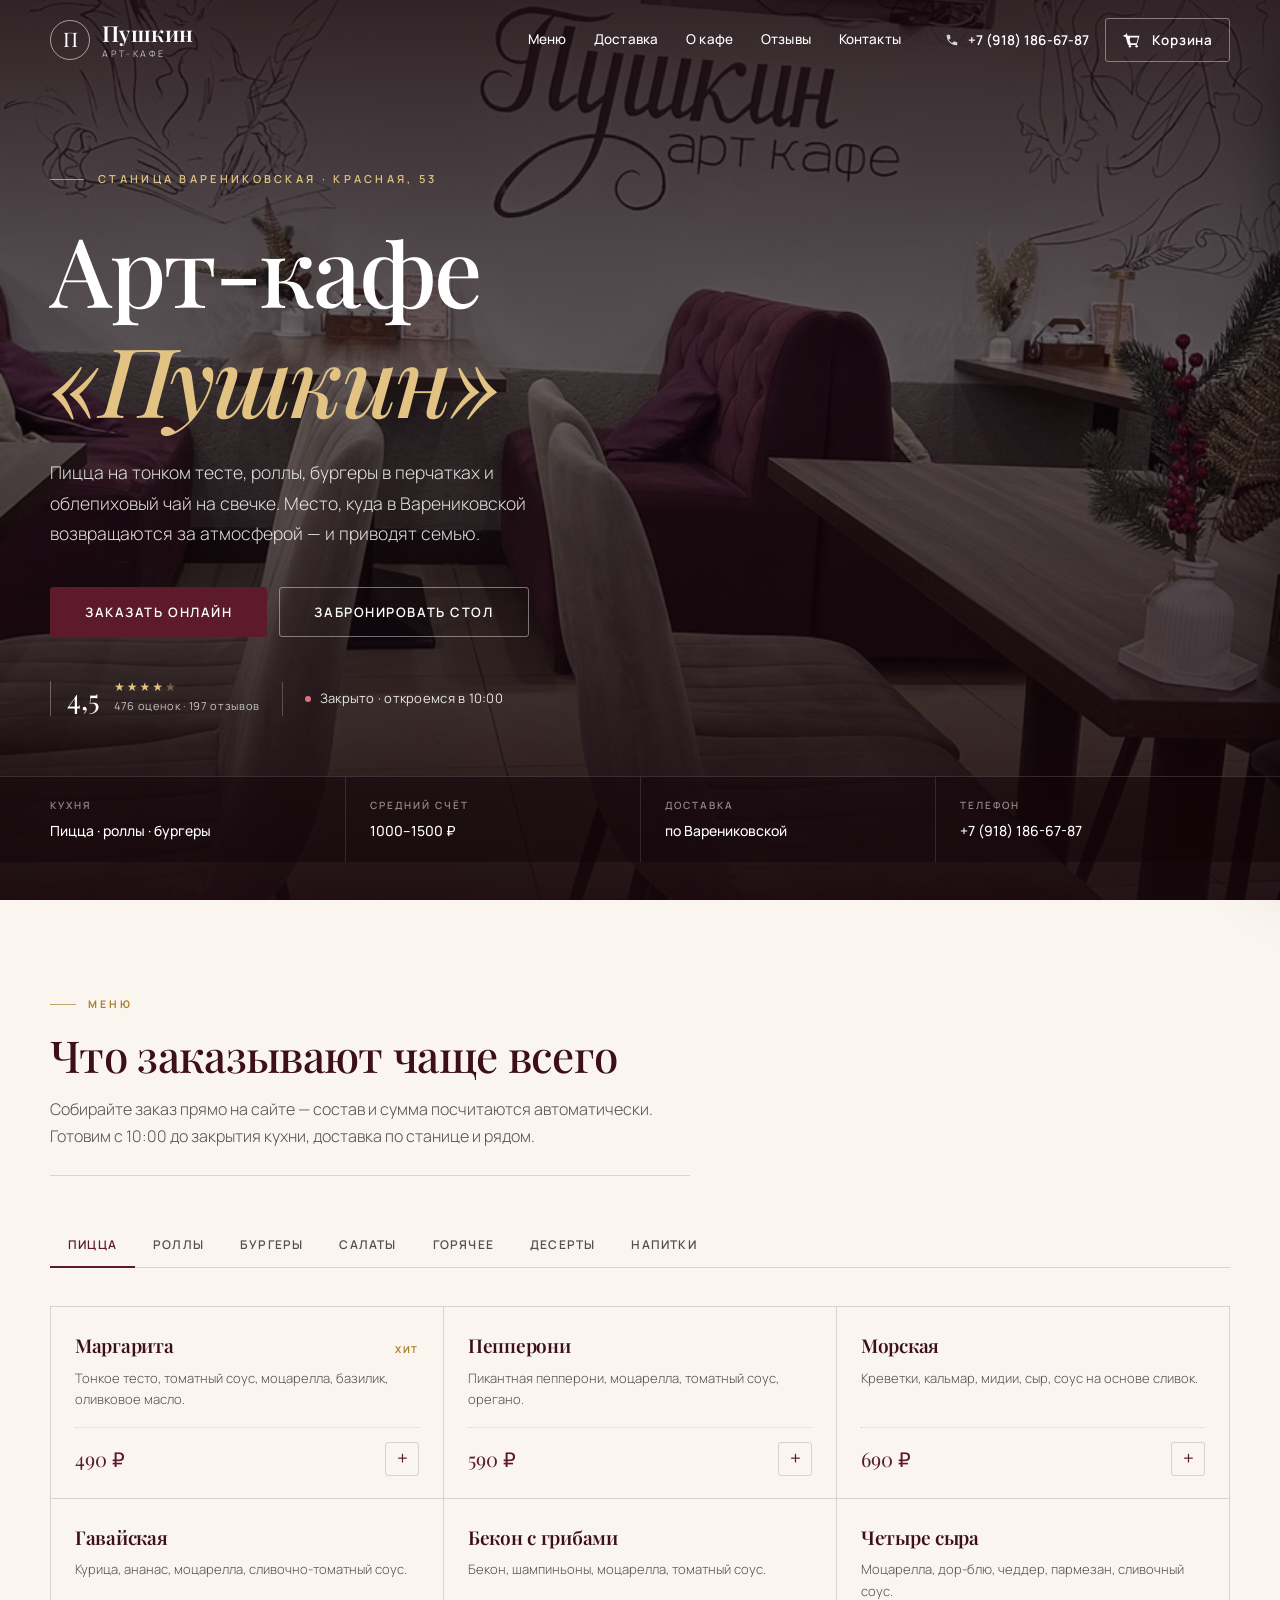
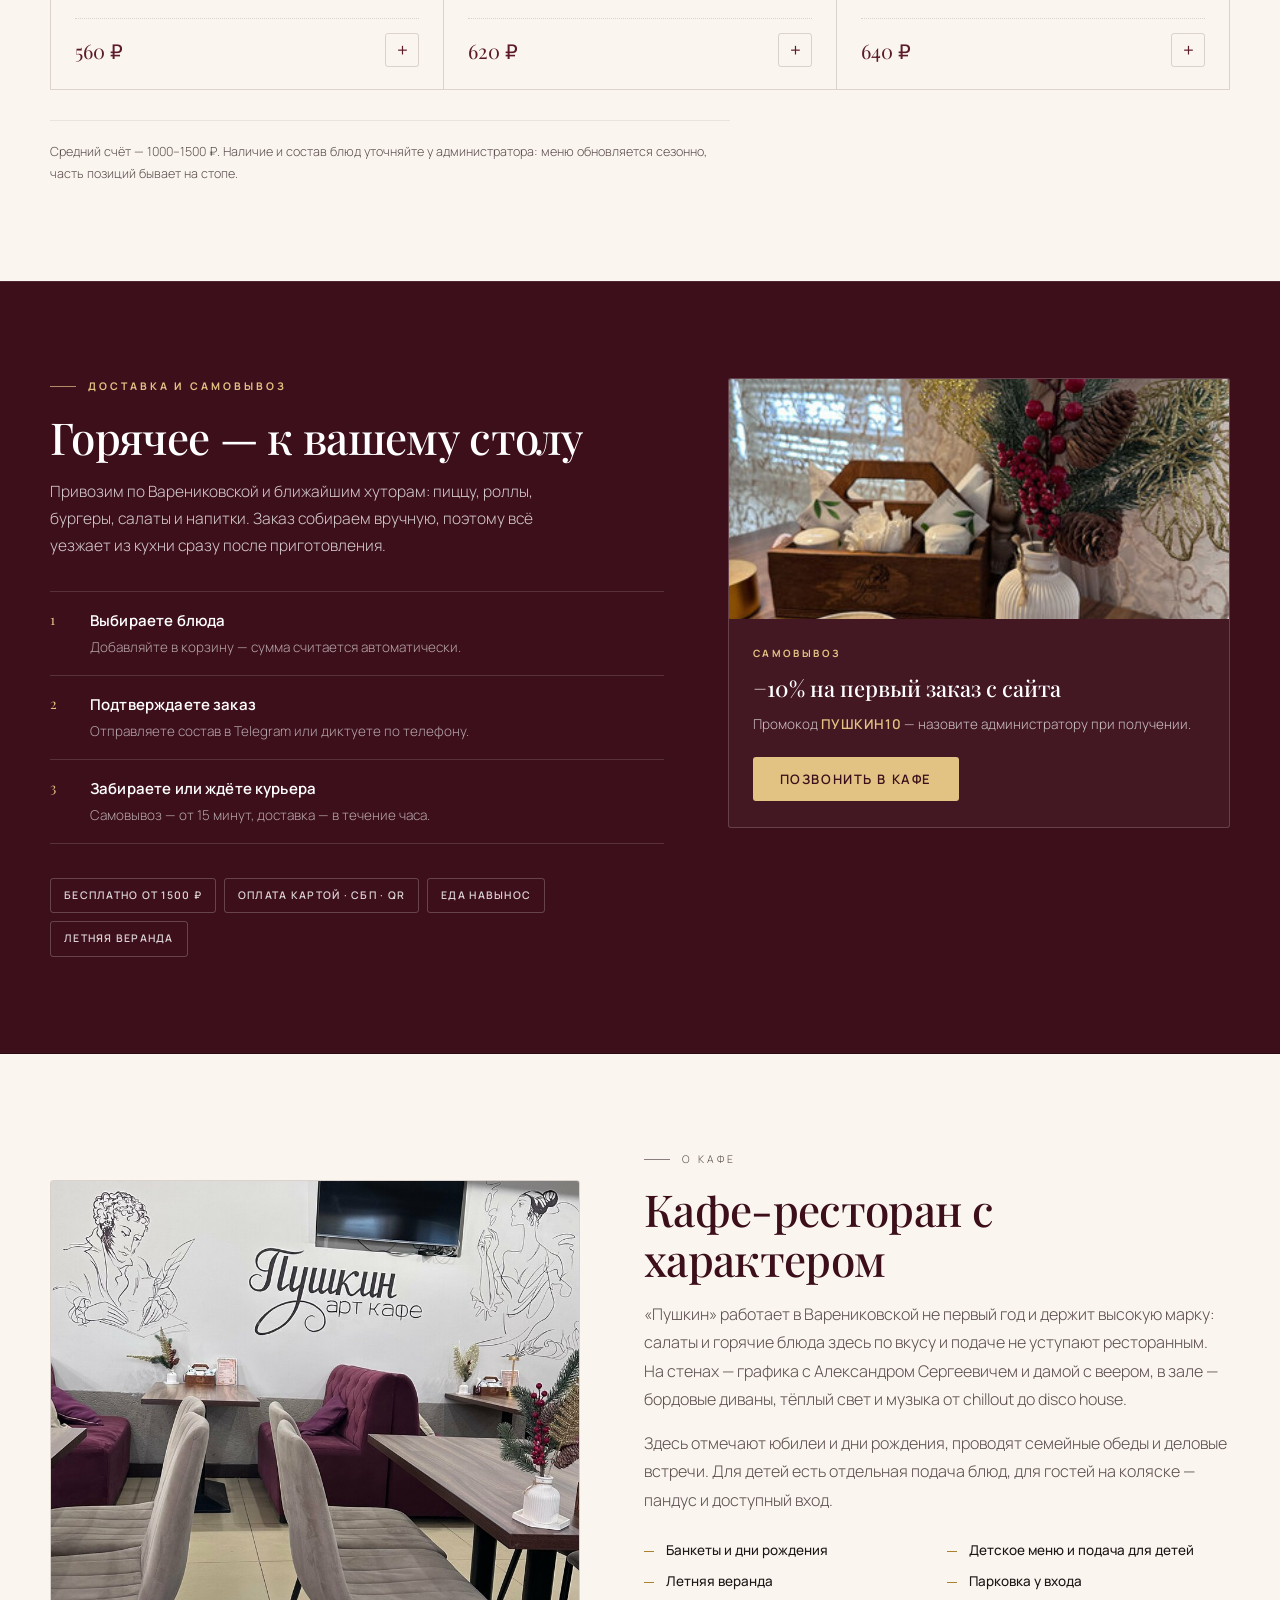
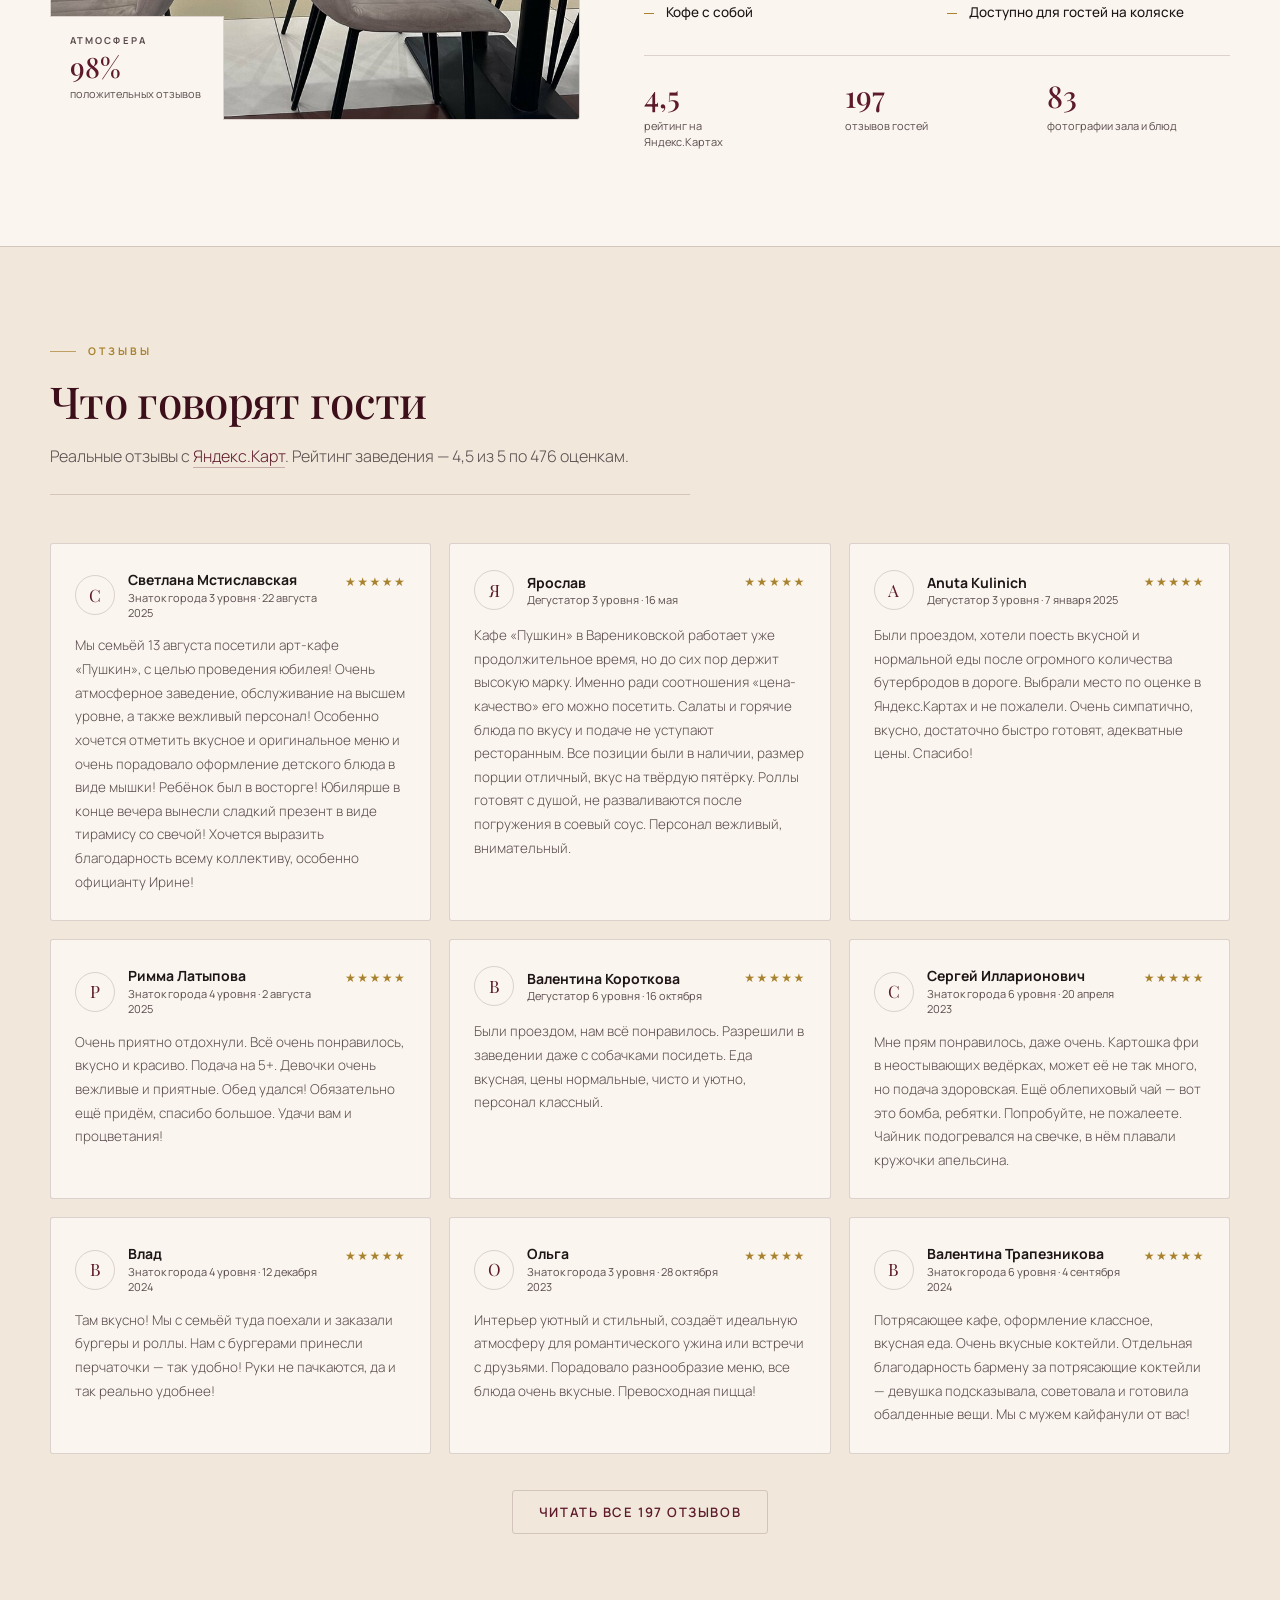
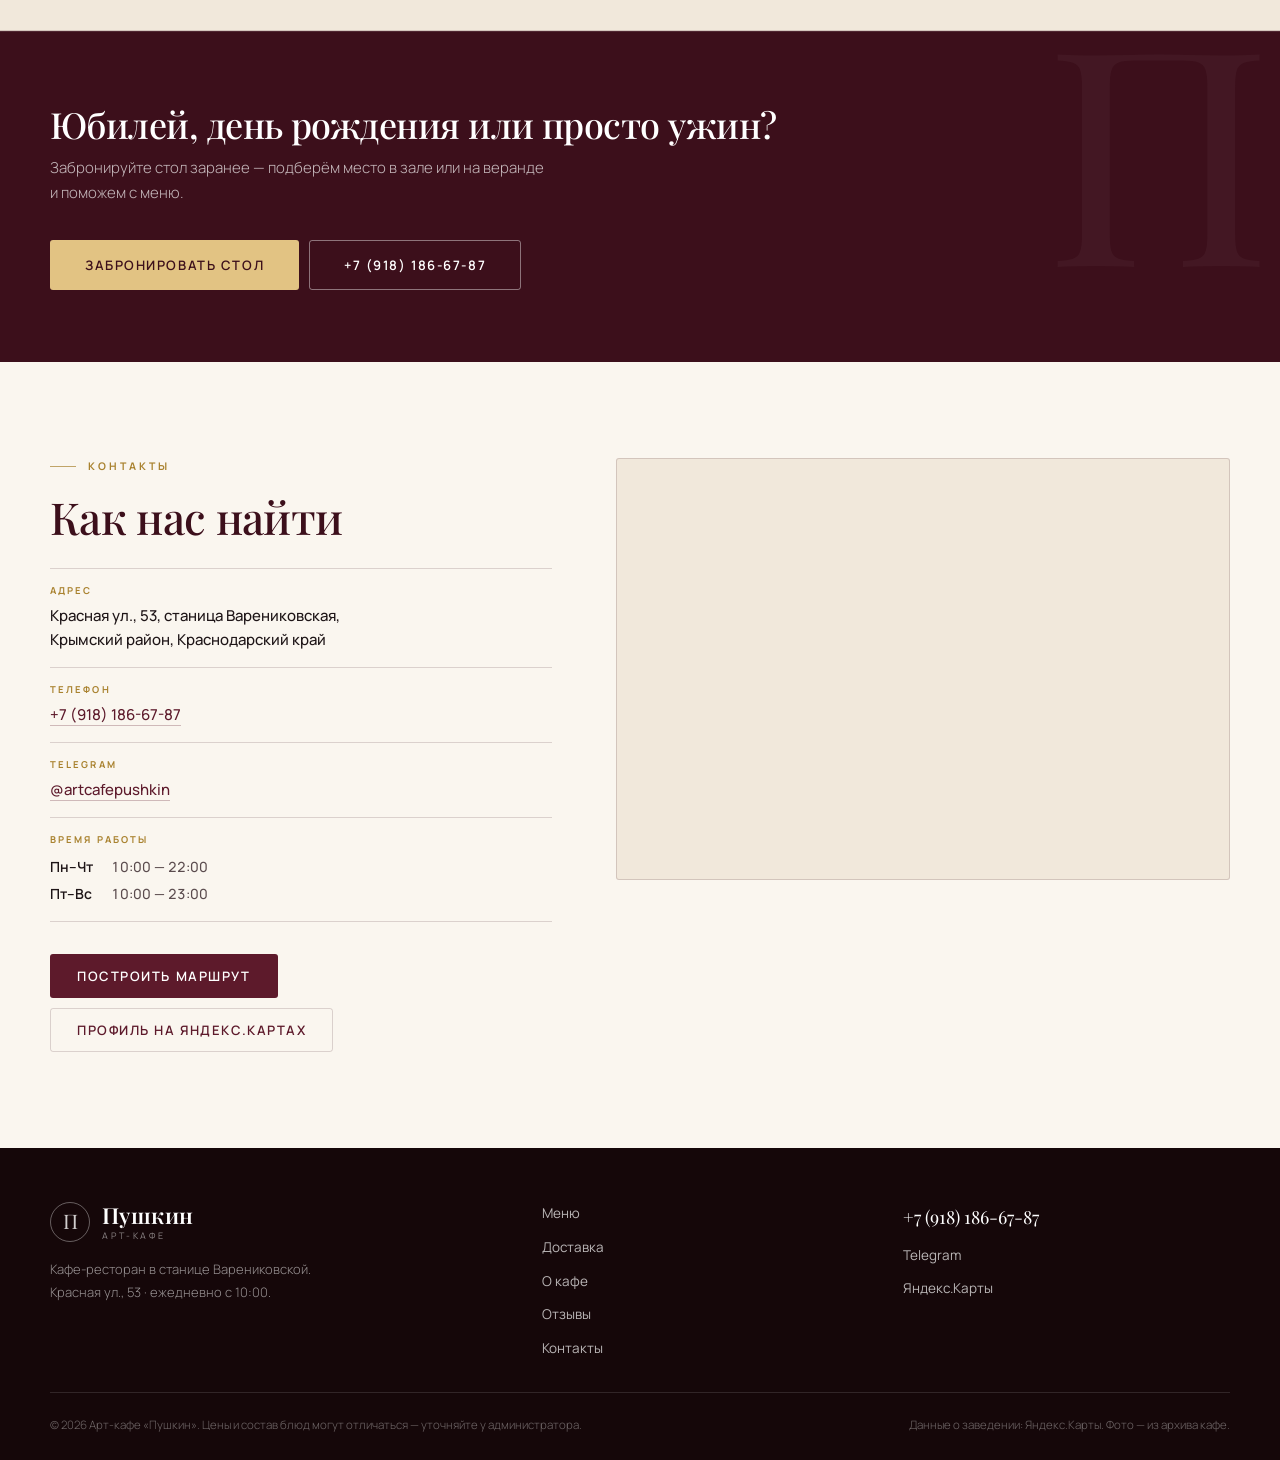
==== commit 1e4e50a3: "Add files via upload" ====
--- a/pushkin-onefile.html
+++ b/pushkin-onefile.html
@@ -1,416 +1,453 @@
 <!DOCTYPE html>
-<html lang="ru">
+<html lang="ru" class="no-js">
 <head>
 <meta charset="utf-8">
+<script>document.documentElement.classList.remove('no-js');</script>
 <meta name="viewport" content="width=device-width, initial-scale=1">
 <title>Арт-кафе «Пушкин» — Варениковская · доставка и бронирование столов</title>
 <meta name="description" content="Арт-кафе «Пушкин» в станице Варениковской: пицца, роллы, бургеры, домашние десерты и облепиховый чай. Рейтинг 4,5 на Яндекс.Картах. Онлайн-заказ, доставка и бронирование столов. Красная ул., 53 · +7 (918) 186-67-87">
 <meta name="theme-color" content="#5d1a2b">
+<meta property="og:type" content="website">
+<meta property="og:locale" content="ru_RU">
+<meta property="og:site_name" content="Арт-кафе «Пушкин»">
+<meta property="og:title" content="Арт-кафе «Пушкин» — Варениковская">
+<meta property="og:description" content="Пицца, роллы, бургеры и облепиховый чай. Онлайн-заказ, доставка по станице и бронирование столов. Красная ул., 53 · +7 (918) 186-67-87">
+<meta property="og:image" content="[data-uri]">
+<meta name="twitter:card" content="summary_large_image">
 <link rel="icon" href="data:image/svg+xml,%3Csvg xmlns='http://www.w3.org/2000/svg' viewBox='0 0 64 64'%3E%3Crect width='64' height='64' rx='14' fill='%235d1a2b'/%3E%3Ctext x='32' y='45' font-family='Georgia,serif' font-size='38' fill='%23e8c877' text-anchor='middle'%3E%D0%9F%3C/text%3E%3C/svg%3E">
 <link rel="preconnect" href="https://fonts.googleapis.com">
+
 <link rel="preconnect" href="https://fonts.gstatic.com" crossorigin>
 <link href="https://fonts.googleapis.com/css2?family=Playfair+Display:ital,wght@0,500;0,600;0,700;1,500&family=Manrope:wght@300;400;500;600;700&display=swap" rel="stylesheet">
 <style>
 :root{
   --wine:#5d1a2b;
-  --wine-deep:#42101d;
+  --wine-deep:#3c0f1b;
   --wine-soft:#7a2639;
-  --gold:#c9a24a;
-  --gold-light:#e8c877;
-  --cream:#fbf7f2;
-  --cream-2:#f4ece2;
-  --ink:#1f1416;
-  --ink-soft:#5b4b4e;
-  --line:rgba(93,26,43,.14);
-  --shadow:0 18px 50px -22px rgba(66,16,29,.45);
-  --radius:20px;
+  --gold:#a9822f;
+  --gold-light:#e2c383;
+  --cream:#faf6ef;
+  --cream-2:#f1e8db;
+  --ink:#1e1517;
+  --ink-soft:#5b4c4e;
+  --line:rgba(60,15,27,.16);
+  --line-soft:rgba(60,15,27,.08);
+  --shadow:0 26px 60px -44px rgba(60,15,27,.55);
+  --radius:3px;
   --serif:"Playfair Display",Georgia,"Times New Roman",serif;
   --sans:"Manrope","Segoe UI",system-ui,-apple-system,sans-serif;
-  --ease:cubic-bezier(.22,.61,.36,1);
+  --ease:cubic-bezier(.3,.7,.3,1);
 }
 
 *,*::before,*::after{box-sizing:border-box}
+[hidden]{display:none !important}
 html{scroll-behavior:smooth;-webkit-text-size-adjust:100%}
 body{
-  margin:0;font-family:var(--sans);color:var(--ink);background:var(--cream);
-  font-size:16px;line-height:1.65;font-weight:400;overflow-x:hidden;
+  margin:0;font-family:var(--sans);color:var(--ink);
+  background-color:var(--cream);
+  background-image:url("data:image/svg+xml,%3Csvg xmlns='http://www.w3.org/2000/svg' width='160' height='160'%3E%3Cfilter id='n'%3E%3CfeTurbulence type='fractalNoise' baseFrequency='.9' numOctaves='3'/%3E%3C/filter%3E%3Crect width='160' height='160' filter='url(%23n)' opacity='.05'/%3E%3C/svg%3E");
+  background-attachment:fixed;
+  font-size:16px;line-height:1.68;font-weight:400;overflow-x:hidden;
 }
 img{max-width:100%;display:block}
 a{color:inherit;text-decoration:none}
 button{font:inherit;color:inherit;cursor:pointer}
-h1,h2,h3{font-family:var(--serif);font-weight:600;line-height:1.12;margin:0;letter-spacing:-.01em}
+h1,h2,h3{font-family:var(--serif);font-weight:600;line-height:1.14;margin:0;letter-spacing:-.015em}
 p{margin:0}
 ul,ol{margin:0;padding:0;list-style:none}
-.container{width:min(1200px,100% - 48px);margin-inline:auto}
+.container{width:min(1180px,100% - 56px);margin-inline:auto}
 svg{width:20px;height:20px;fill:currentColor}
 
 /* ---------- buttons ---------- */
 .btn{
-  display:inline-flex;align-items:center;justify-content:center;gap:9px;
-  padding:13px 24px;border-radius:999px;border:1px solid transparent;
-  font-weight:600;font-size:14.5px;letter-spacing:.01em;line-height:1;
-  transition:transform .25s var(--ease),background .25s,color .25s,border-color .25s,box-shadow .25s;
+  display:inline-flex;align-items:center;justify-content:center;gap:10px;
+  padding:14px 26px;border-radius:var(--radius);border:1px solid transparent;
+  font-weight:600;font-size:13px;letter-spacing:.12em;text-transform:uppercase;line-height:1.1;
+  transition:background .2s,color .2s,border-color .2s;
   white-space:nowrap;
 }
-.btn--lg{padding:17px 32px;font-size:15.5px}
+.btn--lg{padding:17px 34px;font-size:13px}
 .btn--block{width:100%}
-.btn--primary{background:var(--wine);color:#fff;box-shadow:0 14px 30px -16px rgba(93,26,43,.8)}
-.btn--primary:hover{background:var(--wine-deep);transform:translateY(-2px);box-shadow:0 20px 38px -18px rgba(93,26,43,.9)}
-.btn--ghost{background:rgba(255,255,255,.1);color:#fff;border-color:rgba(255,255,255,.45);backdrop-filter:blur(6px)}
-.btn--ghost:hover{background:rgba(255,255,255,.2);transform:translateY(-2px)}
+.btn--primary{background:var(--wine);color:#fff}
+.btn--primary:hover{background:var(--wine-deep)}
+.btn--ghost{background:transparent;color:#fff;border-color:rgba(255,255,255,.42)}
+.btn--ghost:hover{background:rgba(255,255,255,.12);border-color:#fff}
 .btn--outline{background:transparent;border-color:var(--line);color:var(--wine)}
-.btn--outline:hover{border-color:var(--wine);background:rgba(93,26,43,.05);transform:translateY(-2px)}
-.btn--cart{position:relative;background:#fff;border:1px solid var(--line);color:var(--wine);padding:11px 18px}
-.btn--cart:hover{border-color:var(--wine);transform:translateY(-1px)}
+.btn--outline:hover{border-color:var(--wine);background:rgba(93,26,43,.04)}
+.btn--cart{position:relative;background:transparent;border:1px solid var(--line);color:var(--wine);padding:11px 16px;letter-spacing:.06em;text-transform:none;font-size:13.5px}
+.btn--cart:hover{border-color:var(--wine)}
 .cart-badge{
-  position:absolute;top:-7px;right:-7px;min-width:22px;height:22px;border-radius:999px;
-  background:var(--gold);color:#3a2107;font-size:12px;font-weight:700;
-  display:grid;place-items:center;padding:0 6px;box-shadow:0 4px 10px rgba(0,0,0,.18);
-}
+  position:absolute;top:-6px;right:-6px;min-width:20px;height:20px;border-radius:50%;
+  background:var(--wine);color:#fff;font-size:11px;font-weight:700;
+  display:grid;place-items:center;padding:0 5px;letter-spacing:0;
+}
+.cart-badge.is-bumped{animation:badgePulse .45s var(--ease)}
+@keyframes badgePulse{0%{transform:scale(1)}45%{transform:scale(1.28)}100%{transform:scale(1)}}
 
 /* ---------- header ---------- */
 .header{
-  position:fixed;inset:0 0 auto;z-index:60;padding:16px 0;
-  transition:background .35s,box-shadow .35s,padding .35s,backdrop-filter .35s;
+  position:fixed;inset:0 0 auto;z-index:60;padding:18px 0;
+  transition:background .3s,box-shadow .3s,padding .3s;
 }
 .header.is-stuck{
-  background:rgba(251,247,242,.94);backdrop-filter:blur(14px);
-  box-shadow:0 10px 30px -22px rgba(66,16,29,.6);padding:9px 0;
-}
-.header__inner{display:flex;align-items:center;gap:26px}
-.logo{display:flex;align-items:center;gap:11px;flex-shrink:0}
+  background:rgba(250,246,239,.96);backdrop-filter:blur(10px);
+  box-shadow:0 1px 0 var(--line);padding:10px 0;
+}
+.header__inner{display:flex;align-items:center;gap:30px}
+.logo{display:flex;align-items:center;gap:12px;flex-shrink:0}
 .logo__mark{
-  width:42px;height:42px;border-radius:13px;display:grid;place-items:center;
-  background:linear-gradient(150deg,var(--wine-soft),var(--wine-deep));
-  color:var(--gold-light);font-family:var(--serif);font-size:23px;line-height:1;
-  box-shadow:0 8px 20px -10px rgba(66,16,29,.8);
+  width:40px;height:40px;border-radius:50%;display:grid;place-items:center;
+  border:1px solid currentColor;color:var(--wine);
+  font-family:var(--serif);font-size:20px;line-height:1;padding-bottom:2px;
 }
 .logo__text{display:flex;flex-direction:column;line-height:1}
-.logo__name{font-family:var(--serif);font-size:21px;font-weight:600;color:var(--wine);letter-spacing:.01em}
-.logo__sub{font-size:9.5px;letter-spacing:.26em;text-transform:uppercase;color:var(--ink-soft);margin-top:3px}
-.nav{display:flex;gap:4px;margin-left:auto}
+.logo__name{font-family:var(--serif);font-size:22px;font-weight:600;color:var(--wine);letter-spacing:.02em}
+.logo__sub{font-size:9px;letter-spacing:.32em;text-transform:uppercase;color:var(--ink-soft);margin-top:5px}
+.nav{display:flex;gap:2px;margin-left:auto}
 .nav a{
-  padding:9px 14px;border-radius:999px;font-size:14.5px;font-weight:500;color:var(--ink);
-  transition:background .2s,color .2s;
-}
-.nav a:hover{background:rgba(93,26,43,.08);color:var(--wine)}
-.header__actions{display:flex;align-items:center;gap:12px;margin-left:auto}
+  padding:9px 13px;font-size:13.5px;font-weight:500;color:var(--ink);letter-spacing:.01em;
+  border-bottom:1px solid transparent;transition:color .2s,border-color .2s;
+}
+.nav a:hover{color:var(--wine);border-bottom-color:var(--gold)}
+.header__actions{display:flex;align-items:center;gap:16px;margin-left:auto}
 .nav + .header__actions{margin-left:0}
-.header__phone{display:flex;align-items:center;gap:8px;font-weight:600;font-size:14.5px;color:var(--wine)}
-.header__phone svg{width:17px;height:17px}
+.header__phone{display:flex;align-items:center;gap:8px;font-weight:600;font-size:13.5px;color:var(--wine);letter-spacing:.01em}
+.header__phone svg{width:16px;height:16px;opacity:.8}
 .header__phone:hover{color:var(--wine-deep)}
-.burger{display:none;width:44px;height:44px;border:1px solid var(--line);border-radius:12px;background:#fff;flex-direction:column;gap:5px;align-items:center;justify-content:center}
-.burger span{width:19px;height:2px;background:var(--wine);border-radius:2px;transition:transform .3s,opacity .3s}
-.burger[aria-expanded="true"] span:nth-child(1){transform:translateY(7px) rotate(45deg)}
+.burger{display:none;width:42px;height:42px;border:1px solid var(--line);border-radius:var(--radius);background:transparent;flex-direction:column;gap:5px;align-items:center;justify-content:center}
+.burger span{width:18px;height:1.5px;background:currentColor;transition:transform .3s,opacity .3s}
+.burger[aria-expanded="true"] span:nth-child(1){transform:translateY(6.5px) rotate(45deg)}
 .burger[aria-expanded="true"] span:nth-child(2){opacity:0}
-.burger[aria-expanded="true"] span:nth-child(3){transform:translateY(-7px) rotate(-45deg)}
+.burger[aria-expanded="true"] span:nth-child(3){transform:translateY(-6.5px) rotate(-45deg)}
 
 /* header over hero: light text */
 .header:not(.is-stuck) .logo__name,
+.header:not(.is-stuck) .logo__mark,
 .header:not(.is-stuck) .nav a,
 .header:not(.is-stuck) .header__phone{color:#fff}
-.header:not(.is-stuck) .logo__sub{color:rgba(255,255,255,.72)}
-.header:not(.is-stuck) .logo__mark{background:rgba(255,255,255,.14);border:1px solid rgba(255,255,255,.4);box-shadow:none;color:#fff}
-.header:not(.is-stuck) .nav a:hover{background:rgba(255,255,255,.16);color:#fff}
-.header:not(.is-stuck) .btn--cart{background:rgba(255,255,255,.13);border-color:rgba(255,255,255,.4);color:#fff;backdrop-filter:blur(8px)}
-.header:not(.is-stuck) .burger{background:rgba(255,255,255,.13);border-color:rgba(255,255,255,.4)}
-.header:not(.is-stuck) .burger span{background:#fff}
+.header:not(.is-stuck) .logo__sub{color:rgba(255,255,255,.7)}
+.header:not(.is-stuck) .logo__mark{border-color:rgba(255,255,255,.55)}
+.header:not(.is-stuck) .nav a:hover{color:#fff;border-bottom-color:rgba(255,255,255,.7)}
+.header:not(.is-stuck) .btn--cart{background:transparent;border-color:rgba(255,255,255,.4);color:#fff}
+.header:not(.is-stuck) .btn--cart:hover{border-color:#fff}
+.header:not(.is-stuck) .cart-badge{background:var(--gold-light);color:#3c0f1b}
+.header:not(.is-stuck) .burger{border-color:rgba(255,255,255,.4);color:#fff}
 
 /* ---------- hero ---------- */
-.hero{position:relative;min-height:100svh;display:flex;flex-direction:column;justify-content:center;overflow:hidden;padding:130px 0 0}
+.hero{position:relative;min-height:100svh;display:flex;flex-direction:column;justify-content:center;overflow:hidden;padding:132px 0 0}
 .hero__bg{position:absolute;inset:0;z-index:0}
-.hero__bg img{width:100%;height:100%;object-fit:cover;object-position:center 45%;transform:scale(1.06);filter:blur(3px) brightness(.72) saturate(1.05);animation:heroZoom 18s var(--ease) forwards}
-@keyframes heroZoom{to{transform:scale(1.02)}}
+.hero__bg img{width:100%;height:100%;object-fit:cover;object-position:center 45%;filter:brightness(.62) saturate(.92)}
 .hero__veil{
   position:absolute;inset:0;z-index:1;
-  background:
-    radial-gradient(120% 90% at 78% 18%,rgba(66,16,29,.18),transparent 62%),
-    linear-gradient(180deg,rgba(28,8,14,.72) 0%,rgba(28,8,14,.42) 38%,rgba(28,8,14,.66) 74%,rgba(28,8,14,.88) 100%);
-}
-.hero__inner{position:relative;z-index:2;color:#fff;padding-bottom:64px;max-width:820px}
+  background:linear-gradient(180deg,rgba(24,7,12,.78) 0%,rgba(24,7,12,.34) 42%,rgba(24,7,12,.62) 76%,rgba(24,7,12,.9) 100%);
+}
+.hero__inner{position:relative;z-index:2;color:#fff;padding-bottom:60px}
 .hero__eyebrow{
-  font-size:12px;letter-spacing:.3em;text-transform:uppercase;font-weight:600;
-  color:var(--gold-light);margin-bottom:20px;
-}
-.hero__title{font-size:clamp(46px,8.4vw,108px);letter-spacing:-.02em;margin-bottom:22px}
+  display:flex;align-items:center;gap:14px;
+  font-size:11px;letter-spacing:.3em;text-transform:uppercase;font-weight:600;
+  color:var(--gold-light);margin-bottom:26px;
+}
+.hero__eyebrow::before{content:"";width:34px;height:1px;background:currentColor;opacity:.75}
+.hero__title{font-size:clamp(44px,7.6vw,96px);letter-spacing:-.025em;margin-bottom:24px;font-weight:500;max-width:760px}
 .hero__title em{font-style:italic;color:var(--gold-light)}
-.hero__lead{font-size:clamp(15.5px,1.7vw,19px);color:rgba(255,255,255,.9);max-width:600px;line-height:1.68;font-weight:300}
-.hero__cta{display:flex;flex-wrap:wrap;gap:14px;margin-top:36px}
-.hero__rating{display:flex;align-items:center;gap:20px;margin-top:42px;flex-wrap:wrap}
+.hero__lead{font-size:clamp(15px,1.5vw,17.5px);color:rgba(255,255,255,.86);max-width:540px;line-height:1.75;font-weight:300}
+.hero__cta{display:flex;flex-wrap:wrap;gap:12px;margin-top:38px}
+.hero__rating{display:flex;align-items:center;gap:22px;margin-top:44px;flex-wrap:wrap}
 .rating-chip{
-  display:flex;align-items:center;gap:13px;padding:11px 20px 11px 14px;border-radius:16px;
-  background:rgba(255,255,255,.1);border:1px solid rgba(255,255,255,.26);backdrop-filter:blur(10px);
-  transition:background .25s,transform .25s;
-}
-.rating-chip:hover{background:rgba(255,255,255,.18);transform:translateY(-2px)}
-.rating-chip__value{font-family:var(--serif);font-size:29px;line-height:1;color:#fff}
-.rating-chip__body{display:flex;flex-direction:column;gap:3px}
-.stars{color:var(--gold-light);font-size:13px;letter-spacing:2px;line-height:1}
-.stars i{opacity:.42;font-style:normal}
-.rating-chip__meta{font-size:11.5px;color:rgba(255,255,255,.78);letter-spacing:.03em}
-.hero__divider{width:1px;height:38px;background:rgba(255,255,255,.25)}
-.hero__status{font-size:13.5px;color:rgba(255,255,255,.9);display:flex;align-items:center;gap:9px}
-.hero__status::before{content:"";width:8px;height:8px;border-radius:50%;background:#57d68a;box-shadow:0 0 0 4px rgba(87,214,138,.22)}
-.hero__status.is-closed::before{background:#e4707c;box-shadow:0 0 0 4px rgba(228,112,124,.22)}
-
-.hero__facts{position:relative;z-index:2;background:rgba(20,6,11,.5);backdrop-filter:blur(12px);border-top:1px solid rgba(255,255,255,.14)}
-.hero__facts-inner{display:grid;grid-template-columns:repeat(4,1fr);gap:1px;background:rgba(255,255,255,.12)}
-.fact{display:flex;flex-direction:column;gap:4px;padding:20px 22px}
-.fact__k{font-size:10.5px;letter-spacing:.22em;text-transform:uppercase;color:rgba(255,255,255,.55);font-weight:600}
-.fact__v{font-size:14.5px;color:#fff;font-weight:500}
+  display:flex;align-items:center;gap:14px;padding-left:16px;
+  border-left:1px solid rgba(255,255,255,.3);
+  transition:opacity .25s;
+}
+.rating-chip:hover{opacity:.82}
+.rating-chip__value{font-family:var(--serif);font-size:28px;line-height:1;color:#fff}
+.rating-chip__body{display:flex;flex-direction:column;gap:4px}
+.stars{color:var(--gold-light);font-size:12px;letter-spacing:2px;line-height:1}
+.stars i{opacity:.4;font-style:normal}
+.rating-chip__meta{font-size:11px;color:rgba(255,255,255,.72);letter-spacing:.06em}
+.hero__divider{width:1px;height:34px;background:rgba(255,255,255,.22)}
+.hero__status{font-size:13px;color:rgba(255,255,255,.88);display:flex;align-items:center;gap:9px;letter-spacing:.02em}
+.hero__status::before{content:"";width:6px;height:6px;border-radius:50%;background:#6ec48f}
+.hero__status.is-closed::before{background:#d9737f}
+
+.hero__facts{position:relative;z-index:2;background:rgba(18,5,9,.55);border-top:1px solid rgba(255,255,255,.14)}
+.hero__facts-inner{display:grid;grid-template-columns:repeat(4,1fr);gap:0}
+.fact{display:flex;flex-direction:column;gap:5px;padding:20px 24px;border-left:1px solid rgba(255,255,255,.12)}
+.fact:first-child{border-left:0;padding-left:0}
+.fact__k{font-size:10px;letter-spacing:.2em;text-transform:uppercase;color:rgba(255,255,255,.5);font-weight:600}
+.fact__v{font-size:14px;color:#fff;font-weight:500}
 
 /* ---------- sections ---------- */
-.section{padding:clamp(64px,8vw,116px) 0}
-.section__head{max-width:660px;margin-bottom:clamp(32px,4vw,52px)}
+.section{padding:clamp(64px,7.5vw,110px) 0}
+.section__head{max-width:640px;margin-bottom:clamp(30px,4vw,48px);padding-bottom:24px;border-bottom:1px solid var(--line)}
 .section__eyebrow{
-  font-size:11.5px;letter-spacing:.28em;text-transform:uppercase;font-weight:700;
-  color:var(--gold);margin-bottom:14px;
-}
+  display:flex;align-items:center;gap:12px;
+  font-size:10.5px;letter-spacing:.28em;text-transform:uppercase;font-weight:700;
+  color:var(--gold);margin-bottom:16px;
+}
+.section__eyebrow::before{content:"";width:26px;height:1px;background:currentColor;opacity:.7}
 .section__eyebrow--light{color:var(--gold-light)}
-.section__title{font-size:clamp(30px,4.2vw,50px);margin-bottom:16px;color:var(--wine-deep)}
+.section__title{font-size:clamp(28px,3.6vw,44px);margin-bottom:16px;color:var(--wine-deep);font-weight:500}
 .section__title--light{color:#fff}
-.section__lead{color:var(--ink-soft);font-size:16.5px;line-height:1.7;font-weight:300}
+.section__lead{color:var(--ink-soft);font-size:16px;line-height:1.72;font-weight:300}
 .section__lead a{color:var(--wine);border-bottom:1px solid rgba(93,26,43,.3)}
+.section__lead a:hover{border-bottom-color:var(--wine)}
 
 /* ---------- menu ---------- */
-.menu-tabs{display:flex;gap:8px;flex-wrap:wrap;margin-bottom:34px}
+.menu-tabs{display:flex;flex-wrap:wrap;gap:0;margin-bottom:38px;border-bottom:1px solid var(--line)}
 .menu-tab{
-  padding:10px 20px;border-radius:999px;background:#fff;border:1px solid var(--line);
-  font-size:14px;font-weight:600;color:var(--ink-soft);transition:all .22s var(--ease);
-}
-.menu-tab:hover{border-color:var(--wine);color:var(--wine)}
-.menu-tab.is-active{background:var(--wine);border-color:var(--wine);color:#fff;box-shadow:0 12px 26px -16px rgba(93,26,43,.9)}
-.menu-grid{display:grid;grid-template-columns:repeat(auto-fill,minmax(268px,1fr));gap:20px}
+  padding:11px 18px;border:0;border-bottom:2px solid transparent;margin-bottom:-1px;background:none;
+  font-size:12px;font-weight:600;letter-spacing:.1em;text-transform:uppercase;color:var(--ink-soft);
+  transition:color .2s,border-color .2s;
+}
+.menu-tab:hover{color:var(--wine)}
+.menu-tab.is-active{color:var(--wine);border-bottom-color:var(--wine)}
+.menu-grid{
+  display:grid;grid-template-columns:repeat(auto-fill,minmax(320px,1fr));
+  gap:0;border-top:1px solid var(--line);border-left:1px solid var(--line);
+}
 .dish{
-  background:#fff;border:1px solid var(--line);border-radius:var(--radius);padding:24px;
-  display:flex;flex-direction:column;gap:9px;position:relative;overflow:hidden;
-  transition:transform .3s var(--ease),box-shadow .3s,border-color .3s;
-  animation:dishIn .45s var(--ease) both;
-}
-@keyframes dishIn{from{opacity:0;transform:translateY(14px)}to{opacity:1;transform:none}}
-.dish:hover{transform:translateY(-4px);box-shadow:var(--shadow);border-color:rgba(93,26,43,.26)}
-.dish__top{display:flex;align-items:flex-start;justify-content:space-between;gap:12px}
-.dish__name{font-family:var(--serif);font-size:19px;font-weight:600;color:var(--wine-deep);line-height:1.28}
+  background:transparent;border-right:1px solid var(--line);border-bottom:1px solid var(--line);
+  padding:26px 24px 22px;display:flex;flex-direction:column;gap:10px;position:relative;
+  transition:background .25s;
+}
+.dish:hover{background:#fff}
+.dish__top{display:flex;align-items:baseline;justify-content:space-between;gap:14px}
+.dish__name{font-family:var(--serif);font-size:19px;font-weight:600;color:var(--wine-deep);line-height:1.3}
 .dish__tag{
-  font-size:10px;font-weight:700;letter-spacing:.1em;text-transform:uppercase;
-  padding:5px 9px;border-radius:6px;background:rgba(201,162,74,.16);color:#8a6a1c;white-space:nowrap;
-}
-.dish__desc{font-size:13.5px;color:var(--ink-soft);line-height:1.6;font-weight:300;flex:1}
-.dish__bottom{display:flex;align-items:center;justify-content:space-between;gap:12px;margin-top:8px}
-.dish__price{font-family:var(--serif);font-size:21px;color:var(--wine)}
+  font-size:9.5px;font-weight:700;letter-spacing:.16em;text-transform:uppercase;
+  color:var(--gold);white-space:nowrap;
+}
+.dish__desc{font-size:13px;color:var(--ink-soft);line-height:1.65;font-weight:300;flex:1}
+.dish__bottom{display:flex;align-items:center;justify-content:space-between;gap:12px;margin-top:6px;padding-top:14px;border-top:1px dotted var(--line)}
+.dish__price{font-family:var(--serif);font-size:20px;color:var(--wine);font-variant-numeric:tabular-nums}
 .dish__add{
-  width:40px;height:40px;border-radius:12px;border:1px solid var(--line);background:var(--cream-2);
-  color:var(--wine);display:grid;place-items:center;font-size:22px;line-height:1;
-  transition:all .22s var(--ease);
-}
-.dish__add:hover{background:var(--wine);color:#fff;border-color:var(--wine);transform:rotate(90deg)}
+  width:34px;height:34px;border-radius:var(--radius);border:1px solid var(--line);background:transparent;
+  color:var(--wine);display:grid;place-items:center;font-size:19px;line-height:1;font-weight:400;
+  transition:background .2s,color .2s,border-color .2s;
+}
+.dish__add:hover{background:var(--wine);color:#fff;border-color:var(--wine)}
 .dish__add.is-added{background:var(--wine);color:#fff;border-color:var(--wine)}
-.menu-note{margin-top:32px;font-size:13px;color:var(--ink-soft);max-width:720px;line-height:1.7;font-weight:300}
+.menu-note{margin-top:30px;padding-top:20px;border-top:1px solid var(--line-soft);font-size:12.5px;color:var(--ink-soft);max-width:680px;line-height:1.75;font-weight:300}
 
 
 /* ---------- delivery ---------- */
-.section--delivery{background:linear-gradient(165deg,var(--wine-deep),var(--wine) 58%,#6b1f31);color:#fff;position:relative;overflow:hidden}
-.section--delivery::after{
-  content:"";position:absolute;width:520px;height:520px;border-radius:50%;
-  right:-180px;top:-160px;background:radial-gradient(circle,rgba(201,162,74,.18),transparent 68%);
-}
-.delivery{display:grid;grid-template-columns:1.15fr .85fr;gap:clamp(32px,5vw,72px);align-items:center;position:relative;z-index:1}
-.delivery__lead{color:rgba(255,255,255,.82);font-size:16.5px;line-height:1.72;font-weight:300;margin-bottom:30px}
-.steps{display:flex;flex-direction:column;gap:20px;margin-bottom:32px}
-.steps li{display:flex;gap:16px;align-items:flex-start}
+.section--delivery{background:var(--wine-deep);color:#fff;position:relative;overflow:hidden;border-top:1px solid rgba(255,255,255,.1);border-bottom:1px solid rgba(0,0,0,.25)}
+.delivery{display:grid;grid-template-columns:1.1fr .9fr;gap:clamp(32px,5vw,70px);align-items:start}
+.delivery__lead{color:rgba(255,255,255,.78);font-size:15.5px;line-height:1.75;font-weight:300;margin-bottom:32px;max-width:520px}
+.steps{display:flex;flex-direction:column;gap:0;margin-bottom:34px}
+.steps li{display:flex;gap:18px;align-items:flex-start;padding:16px 0;border-top:1px solid rgba(255,255,255,.14)}
+.steps li:last-child{border-bottom:1px solid rgba(255,255,255,.14)}
 .steps__n{
-  width:36px;height:36px;flex-shrink:0;border-radius:50%;display:grid;place-items:center;
-  border:1px solid rgba(232,200,119,.55);color:var(--gold-light);
-  font-family:var(--serif);font-size:16px;
-}
-.steps b{display:block;font-size:15.5px;font-weight:600;margin-bottom:3px}
-.steps p{font-size:14px;color:rgba(255,255,255,.72);font-weight:300;line-height:1.55}
-.delivery__badges{display:flex;flex-wrap:wrap;gap:9px}
+  width:22px;flex-shrink:0;font-family:var(--serif);font-size:14px;line-height:1.5;
+  color:var(--gold-light);padding-top:1px;
+}
+.steps b{display:block;font-size:15px;font-weight:600;margin-bottom:4px;letter-spacing:.01em}
+.steps p{font-size:13.5px;color:rgba(255,255,255,.62);font-weight:300;line-height:1.6}
+.delivery__badges{display:flex;flex-wrap:wrap;gap:8px}
 .pill{
-  font-size:12.5px;padding:8px 15px;border-radius:999px;
-  background:rgba(255,255,255,.09);border:1px solid rgba(255,255,255,.22);color:rgba(255,255,255,.92);
-}
-.delivery__card{background:rgba(255,255,255,.07);border:1px solid rgba(255,255,255,.18);border-radius:26px;overflow:hidden;backdrop-filter:blur(8px);box-shadow:0 30px 70px -40px rgba(0,0,0,.9)}
-.delivery__card img{width:100%;height:250px;object-fit:cover}
-.delivery__card-body{padding:26px}
-.delivery__card-kicker{font-size:10.5px;letter-spacing:.24em;text-transform:uppercase;color:var(--gold-light);font-weight:700;margin-bottom:10px}
-.delivery__card-title{font-family:var(--serif);font-size:23px;line-height:1.25;margin-bottom:10px}
-.delivery__card-text{font-size:14px;color:rgba(255,255,255,.78);margin-bottom:20px;font-weight:300}
-.delivery__card-text b{color:var(--gold-light);letter-spacing:.04em}
-.delivery__card .btn--primary{background:var(--gold);color:#3a2107;box-shadow:none}
-.delivery__card .btn--primary:hover{background:var(--gold-light)}
+  font-size:10.5px;letter-spacing:.12em;text-transform:uppercase;font-weight:600;
+  padding:8px 13px;border-radius:var(--radius);
+  background:transparent;border:1px solid rgba(255,255,255,.22);color:rgba(255,255,255,.82);
+}
+.delivery__card{border:1px solid rgba(255,255,255,.18);border-radius:var(--radius);overflow:hidden;background:rgba(255,255,255,.04)}
+.delivery__card img{width:100%;height:240px;object-fit:cover;filter:saturate(.95)}
+.delivery__card-body{padding:26px 24px}
+.delivery__card-kicker{font-size:10px;letter-spacing:.24em;text-transform:uppercase;color:var(--gold-light);font-weight:700;margin-bottom:12px}
+.delivery__card-title{font-family:var(--serif);font-size:22px;line-height:1.3;margin-bottom:10px;font-weight:500}
+.delivery__card-text{font-size:13.5px;color:rgba(255,255,255,.72);margin-bottom:22px;font-weight:300;line-height:1.65}
+.delivery__card-text b{color:var(--gold-light);letter-spacing:.04em;font-weight:600}
+.delivery__card .btn--primary{background:var(--gold-light);color:#3c0f1b}
+.delivery__card .btn--primary:hover{background:#f0d9a6}
 
 /* ---------- about ---------- */
-.about{display:grid;grid-template-columns:.92fr 1.08fr;gap:clamp(32px,5vw,72px);align-items:center}
+.about{display:grid;grid-template-columns:.95fr 1.05fr;gap:clamp(32px,5vw,70px);align-items:center}
 .about__media{position:relative}
-.about__media img{border-radius:26px;width:100%;height:clamp(360px,46vw,560px);object-fit:cover;box-shadow:var(--shadow)}
+.about__media img{border-radius:var(--radius);width:100%;height:clamp(360px,46vw,540px);object-fit:cover;border:1px solid var(--line)}
 .about__media-note{
-  position:absolute;bottom:22px;left:22px;background:rgba(251,247,242,.96);backdrop-filter:blur(8px);
-  border-radius:16px;padding:15px 20px;display:grid;gap:2px;box-shadow:0 16px 40px -24px rgba(66,16,29,.8);
-}
-.about__media-note span{font-size:10px;letter-spacing:.2em;text-transform:uppercase;color:var(--ink-soft);font-weight:700}
-.about__media-note b{font-family:var(--serif);font-size:30px;color:var(--wine);line-height:1}
+  position:absolute;bottom:0;left:0;background:var(--cream);border:1px solid var(--line);border-left:0;border-bottom:0;
+  border-radius:0;padding:16px 22px 16px 20px;display:grid;gap:3px;
+}
+.about__media-note span{font-size:9.5px;letter-spacing:.22em;text-transform:uppercase;color:var(--ink-soft);font-weight:700}
+.about__media-note b{font-family:var(--serif);font-size:28px;color:var(--wine);line-height:1.1;font-weight:500}
 .about__media-note small{font-size:11px;color:var(--ink-soft)}
-.about__text p{color:var(--ink-soft);font-weight:300;line-height:1.75;margin-bottom:15px}
-.about__features{display:grid;grid-template-columns:repeat(2,1fr);gap:11px 18px;margin:26px 0 30px}
-.about__features li{position:relative;padding-left:24px;font-size:14px;font-weight:500}
+.about__text p{color:var(--ink-soft);font-weight:300;line-height:1.78;margin-bottom:15px}
+.about__features{display:grid;grid-template-columns:repeat(2,1fr);gap:10px 20px;margin:26px 0 32px}
+.about__features li{position:relative;padding-left:22px;font-size:13.5px;font-weight:500;line-height:1.55}
 .about__features li::before{
-  content:"";position:absolute;left:0;top:9px;width:11px;height:6px;
-  border-left:2px solid var(--gold);border-bottom:2px solid var(--gold);transform:rotate(-45deg);
+  content:"";position:absolute;left:0;top:.82em;width:10px;height:1px;background:var(--gold);
 }
 .about__stats{display:grid;grid-template-columns:repeat(3,1fr);gap:18px;border-top:1px solid var(--line);padding-top:24px}
-.about__stats b{display:block;font-family:var(--serif);font-size:32px;color:var(--wine);line-height:1.1}
-.about__stats span{font-size:11.5px;color:var(--ink-soft);line-height:1.4;display:block;margin-top:4px}
+.about__stats b{display:block;font-family:var(--serif);font-size:30px;color:var(--wine);line-height:1.1;font-weight:500}
+.about__stats span{font-size:11px;color:var(--ink-soft);line-height:1.45;display:block;margin-top:5px;max-width:130px}
 
 /* ---------- reviews ---------- */
-.section--reviews{background:var(--cream-2)}
-.reviews{display:grid;grid-template-columns:repeat(auto-fill,minmax(320px,1fr));gap:20px}
+.section--reviews{background:var(--cream-2);border-top:1px solid var(--line);border-bottom:1px solid var(--line)}
+.reviews{display:grid;grid-template-columns:repeat(auto-fill,minmax(320px,1fr));gap:18px}
 .review{
-  background:#fff;border:1px solid var(--line);border-radius:var(--radius);padding:26px;
-  display:flex;flex-direction:column;gap:14px;transition:transform .3s var(--ease),box-shadow .3s;
-}
-.review:hover{transform:translateY(-3px);box-shadow:var(--shadow)}
+  background:var(--cream);border:1px solid var(--line);border-radius:var(--radius);padding:26px 24px;
+  display:flex;flex-direction:column;gap:14px;transition:border-color .25s,background .25s;
+}
+.review:hover{border-color:rgba(60,15,27,.3);background:#fff}
 .review__head{display:flex;align-items:center;gap:13px}
 .review__avatar{
-  width:44px;height:44px;border-radius:50%;flex-shrink:0;display:grid;place-items:center;
-  background:linear-gradient(145deg,var(--wine-soft),var(--wine-deep));
-  color:var(--gold-light);font-family:var(--serif);font-size:19px;
-}
-.review__who{display:flex;flex-direction:column;line-height:1.35}
-.review__name{font-weight:700;font-size:14.5px}
-.review__meta{font-size:11.5px;color:var(--ink-soft)}
-.review__stars{color:var(--gold);font-size:13px;letter-spacing:2px;margin-left:auto;align-self:flex-start}
-.review__text{font-size:14px;line-height:1.7;color:var(--ink-soft);font-weight:300}
+  width:40px;height:40px;border-radius:50%;flex-shrink:0;display:grid;place-items:center;
+  border:1px solid var(--line);background:transparent;
+  color:var(--wine);font-family:var(--serif);font-size:17px;
+}
+.review__who{display:flex;flex-direction:column;line-height:1.4}
+.review__name{font-weight:700;font-size:14px}
+.review__meta{font-size:11px;color:var(--ink-soft)}
+.review__stars{color:var(--gold);font-size:12px;letter-spacing:1.5px;margin-left:auto;align-self:flex-start;padding-top:2px}
+.review__text{font-size:13.5px;line-height:1.75;color:var(--ink-soft);font-weight:300}
 .review__text b{color:var(--ink);font-weight:600}
-.reviews__more{display:flex;justify-content:center;margin-top:38px}
+.reviews__more{display:flex;justify-content:center;margin-top:36px}
 
 /* ---------- booking cta ---------- */
-.booking-cta{background:var(--wine-deep);color:#fff;padding:clamp(44px,6vw,72px) 0;position:relative;overflow:hidden}
+.booking-cta{background:var(--wine-deep);color:#fff;padding:clamp(44px,6vw,72px) 0;position:relative;overflow:hidden;border-top:1px solid rgba(255,255,255,.1)}
 .booking-cta::before{
-  content:"П";position:absolute;right:-10px;top:-70px;font-family:var(--serif);font-size:340px;
-  color:rgba(255,255,255,.04);line-height:1;pointer-events:none;
+  content:"П";position:absolute;right:8px;top:-40px;font-family:var(--serif);font-size:300px;
+  color:rgba(255,255,255,.035);line-height:1;pointer-events:none;
 }
 .booking-cta__inner{display:flex;align-items:center;justify-content:space-between;gap:34px;flex-wrap:wrap;position:relative;z-index:1}
-.booking-cta h2{font-size:clamp(25px,3.4vw,38px);margin-bottom:10px}
-.booking-cta p{color:rgba(255,255,255,.75);font-weight:300;max-width:520px}
-.booking-cta__actions{display:flex;gap:13px;flex-wrap:wrap}
-.booking-cta .btn--primary{background:var(--gold);color:#3a2107}
-.booking-cta .btn--primary:hover{background:var(--gold-light)}
+.booking-cta h2{font-size:clamp(24px,3.2vw,36px);margin-bottom:10px;font-weight:500}
+.booking-cta p{color:rgba(255,255,255,.7);font-weight:300;max-width:500px;font-size:15px}
+.booking-cta__actions{display:flex;gap:10px;flex-wrap:wrap}
+.booking-cta .btn--primary{background:var(--gold-light);color:#3c0f1b}
+.booking-cta .btn--primary:hover{background:#f0d9a6}
 
 
 /* ---------- contacts ---------- */
 .contacts{display:grid;grid-template-columns:.9fr 1.1fr;gap:clamp(32px,5vw,64px);align-items:start}
-.contacts__list{display:flex;flex-direction:column;gap:20px;margin:26px 0 30px}
-.contacts__list dt{font-size:10.5px;letter-spacing:.2em;text-transform:uppercase;color:var(--gold);font-weight:700;margin-bottom:5px}
-.contacts__list dd{margin:0;font-size:15.5px;line-height:1.6;font-weight:500}
+.contacts__list{display:flex;flex-direction:column;gap:0;margin:26px 0 32px;border-top:1px solid var(--line)}
+.contacts__list > div{padding:14px 0;border-bottom:1px solid var(--line)}
+.contacts__list dt{font-size:9.5px;letter-spacing:.22em;text-transform:uppercase;color:var(--gold);font-weight:700;margin-bottom:5px}
+.contacts__list dd{margin:0;font-size:15px;line-height:1.65;font-weight:500}
 .contacts__list dd a{color:var(--wine);border-bottom:1px solid rgba(93,26,43,.28)}
 .contacts__list dd a:hover{border-color:var(--wine)}
 .hours{border-collapse:collapse;font-weight:500}
-.hours th{text-align:left;font-weight:600;padding:2px 18px 2px 0;font-size:14.5px;color:var(--ink)}
-.hours td{padding:2px 0;font-size:14.5px;color:var(--ink-soft)}
-.contacts__actions{display:flex;gap:12px;flex-wrap:wrap}
-.contacts__map{border-radius:24px;overflow:hidden;box-shadow:var(--shadow);border:1px solid var(--line);background:var(--cream-2);min-height:420px}
-.contacts__map iframe{width:100%;height:100%;min-height:420px;border:0;display:block}
+.hours th{text-align:left;font-weight:600;padding:2px 18px 2px 0;font-size:14px;color:var(--ink)}
+.hours td{padding:2px 0;font-size:14px;color:var(--ink-soft);font-variant-numeric:tabular-nums}
+.contacts__actions{display:flex;gap:10px;flex-wrap:wrap}
+.contacts__map{border-radius:var(--radius);overflow:hidden;border:1px solid var(--line);background:var(--cream-2);min-height:420px}
+.contacts__map iframe{width:100%;height:100%;min-height:420px;border:0;display:block;filter:grayscale(.18) contrast(1.02)}
 
 /* ---------- footer ---------- */
-.footer{background:#1b0a10;color:rgba(255,255,255,.72);padding:56px 0 26px}
-.footer__inner{display:grid;grid-template-columns:1.4fr 1fr 1fr;gap:34px;padding-bottom:34px;border-bottom:1px solid rgba(255,255,255,.1)}
+.footer{background:#150709;color:rgba(255,255,255,.7);padding:54px 0 26px}
+.footer__inner{display:grid;grid-template-columns:1.4fr 1fr 1fr;gap:34px;padding-bottom:32px;border-bottom:1px solid rgba(255,255,255,.12)}
 .logo--footer .logo__name{color:#fff}
-.logo--footer .logo__sub{color:rgba(255,255,255,.55)}
-.footer__brand p{margin-top:14px;font-size:13.5px;line-height:1.7;font-weight:300;color:rgba(255,255,255,.6)}
-.footer__nav,.footer__contacts{display:flex;flex-direction:column;gap:10px}
-.footer__nav a,.footer__contacts a{font-size:14px;transition:color .2s}
+.logo--footer .logo__mark{color:rgba(255,255,255,.8);border-color:rgba(255,255,255,.35)}
+.logo--footer .logo__sub{color:rgba(255,255,255,.5)}
+.footer__brand p{margin-top:16px;font-size:13px;line-height:1.75;font-weight:300;color:rgba(255,255,255,.55)}
+.footer__nav,.footer__contacts{display:flex;flex-direction:column;gap:11px}
+.footer__nav a,.footer__contacts a{font-size:13.5px;transition:color .2s;width:fit-content}
 .footer__nav a:hover,.footer__contacts a:hover{color:var(--gold-light)}
-.footer__contacts a:first-child{font-family:var(--serif);font-size:19px;color:#fff}
-.footer__legal{display:flex;justify-content:space-between;gap:18px;flex-wrap:wrap;padding-top:22px;font-size:12px;color:rgba(255,255,255,.42);font-weight:300}
+.footer__contacts a:first-child{font-family:var(--serif);font-size:18px;color:#fff}
+.footer__legal{display:flex;justify-content:space-between;gap:18px;flex-wrap:wrap;padding-top:22px;font-size:11.5px;color:rgba(255,255,255,.38);font-weight:300}
 
 /* ---------- drawer / modal ---------- */
 .drawer{position:fixed;inset:0;z-index:90;pointer-events:none}
-.drawer__overlay{position:absolute;inset:0;background:rgba(20,6,11,.55);opacity:0;transition:opacity .32s;backdrop-filter:blur(3px)}
+.drawer__overlay{position:absolute;inset:0;background:rgba(18,5,9,.58);opacity:0;transition:opacity .3s}
 .drawer__panel{
-  position:absolute;top:0;right:0;height:100%;width:min(430px,100%);background:var(--cream);
-  display:flex;flex-direction:column;transform:translateX(102%);transition:transform .38s var(--ease);
-  box-shadow:-30px 0 70px -40px rgba(0,0,0,.7);
+  position:absolute;top:0;right:0;height:100%;width:min(420px,100%);background:var(--cream);
+  display:flex;flex-direction:column;transform:translateX(102%);transition:transform .36s var(--ease);
+  box-shadow:-40px 0 80px -50px rgba(0,0,0,.75);border-left:1px solid var(--line);
 }
 .drawer.is-open{pointer-events:auto}
 .drawer.is-open .drawer__overlay{opacity:1}
 .drawer.is-open .drawer__panel{transform:none}
-.drawer__head{display:flex;align-items:center;justify-content:space-between;padding:22px 24px;border-bottom:1px solid var(--line)}
-.drawer__head h3{font-size:22px;color:var(--wine-deep)}
+.drawer__head{display:flex;align-items:center;gap:14px;padding:20px 22px;border-bottom:1px solid var(--line)}
+.drawer__head h3{font-size:21px;color:var(--wine-deep);font-weight:500;margin-right:auto}
+.drawer__clear{
+  border:0;background:none;padding:6px 0;font-size:11px;font-weight:700;
+  letter-spacing:.12em;text-transform:uppercase;color:var(--ink-soft);
+  border-bottom:1px solid transparent;transition:color .2s,border-color .2s;
+}
+.drawer__clear:hover{color:var(--wine);border-bottom-color:var(--wine)}
+.drawer__clear[hidden]{display:none}
 .icon-btn{
-  width:38px;height:38px;border-radius:11px;border:1px solid var(--line);background:#fff;
-  display:grid;place-items:center;font-size:15px;color:var(--ink-soft);transition:all .2s;
+  width:34px;height:34px;border-radius:var(--radius);border:1px solid var(--line);background:transparent;
+  display:grid;place-items:center;font-size:13px;color:var(--ink-soft);transition:background .2s,color .2s,border-color .2s;
 }
 .icon-btn:hover{background:var(--wine);color:#fff;border-color:var(--wine)}
-.drawer__body{flex:1;overflow-y:auto;padding:18px 24px}
-.drawer__empty{display:grid;place-items:center;text-align:center;height:100%;gap:10px;color:var(--ink-soft)}
-.drawer__empty svg{width:46px;height:46px;opacity:.3}
-.drawer__empty p{font-size:14px;font-weight:300;max-width:240px}
-.cart-item{display:flex;gap:13px;padding:14px 0;border-bottom:1px solid var(--line);align-items:center}
+.drawer__body{flex:1;overflow-y:auto;padding:8px 22px 18px}
+.drawer__empty{display:grid;place-items:center;text-align:center;height:100%;gap:12px;color:var(--ink-soft);padding:40px 0}
+.drawer__empty svg{width:40px;height:40px;opacity:.28}
+.drawer__empty p{font-size:13.5px;font-weight:300;max-width:240px;line-height:1.7}
+.cart-item{display:flex;gap:12px;padding:16px 0;border-bottom:1px solid var(--line);align-items:center}
 .cart-item__body{flex:1;min-width:0}
-.cart-item__name{font-weight:600;font-size:14.5px;line-height:1.35}
-.cart-item__price{font-size:12.5px;color:var(--ink-soft);margin-top:2px}
-.qty{display:flex;align-items:center;gap:2px;border:1px solid var(--line);border-radius:10px;background:#fff;overflow:hidden}
-.qty button{width:30px;height:32px;border:0;background:transparent;color:var(--wine);font-size:16px;line-height:1;transition:background .18s}
+.cart-item__name{font-weight:600;font-size:14px;line-height:1.4}
+.cart-item__price{font-size:12px;color:var(--ink-soft);margin-top:3px;font-variant-numeric:tabular-nums}
+.qty{display:flex;align-items:center;border:1px solid var(--line);border-radius:var(--radius);background:transparent}
+.qty button{width:28px;height:30px;border:0;background:transparent;color:var(--wine);font-size:15px;line-height:1;transition:background .18s}
 .qty button:hover{background:rgba(93,26,43,.08)}
-.qty span{min-width:26px;text-align:center;font-size:13.5px;font-weight:700}
-.cart-item__sum{font-family:var(--serif);font-size:16px;color:var(--wine);min-width:62px;text-align:right}
-.drawer__foot{border-top:1px solid var(--line);padding:20px 24px 24px;background:#fff}
-.drawer__row{display:flex;justify-content:space-between;font-size:14px;padding:5px 0;color:var(--ink-soft)}
+.qty span{min-width:24px;text-align:center;font-size:13px;font-weight:700;font-variant-numeric:tabular-nums}
+.cart-item__sum{font-family:var(--serif);font-size:15.5px;color:var(--wine);min-width:60px;text-align:right;font-variant-numeric:tabular-nums}
+.drawer__foot{border-top:1px solid var(--line);padding:20px 22px 22px;background:#fff}
+.drawer__row{display:flex;justify-content:space-between;font-size:13.5px;padding:5px 0;color:var(--ink-soft);font-variant-numeric:tabular-nums}
 .drawer__row b{color:var(--ink);font-weight:600}
-.drawer__row--total{font-size:17px;padding:12px 0 16px;margin-top:6px;border-top:1px dashed var(--line);color:var(--ink)}
-.drawer__row--total b{font-family:var(--serif);font-size:24px;color:var(--wine)}
-.drawer__hint{font-size:11.5px;color:var(--ink-soft);text-align:center;margin-top:12px;font-weight:300}
+.drawer__row--total{font-size:15px;padding:12px 0 16px;margin-top:8px;border-top:1px dotted var(--line);color:var(--ink);align-items:baseline}
+.drawer__row--total b{font-family:var(--serif);font-size:24px;color:var(--wine);font-weight:500}
+.drawer__hint{font-size:11px;color:var(--ink-soft);text-align:center;margin-top:12px;font-weight:300;line-height:1.6}
 
 .modal{position:fixed;inset:0;z-index:95;display:grid;place-items:center;padding:22px;pointer-events:none}
-.modal__overlay{position:absolute;inset:0;background:rgba(20,6,11,.6);opacity:0;transition:opacity .3s;backdrop-filter:blur(4px)}
+.modal__overlay{position:absolute;inset:0;background:rgba(18,5,9,.62);opacity:0;transition:opacity .3s}
 .modal__panel{
-  position:relative;background:var(--cream);border-radius:24px;padding:34px;width:min(520px,100%);
-  max-height:88vh;overflow-y:auto;transform:translateY(18px) scale(.98);opacity:0;
-  transition:transform .34s var(--ease),opacity .3s;box-shadow:0 40px 90px -40px rgba(0,0,0,.6);
+  position:relative;background:var(--cream);border-radius:var(--radius);padding:32px 30px;width:min(520px,100%);
+  max-height:88vh;overflow-y:auto;transform:translateY(14px);opacity:0;
+  transition:transform .3s var(--ease),opacity .25s;box-shadow:0 50px 100px -50px rgba(0,0,0,.65);
+  border:1px solid var(--line);
 }
 .modal__panel--wide{width:min(600px,100%)}
 .modal.is-open{pointer-events:auto}
 .modal.is-open .modal__overlay{opacity:1}
 .modal.is-open .modal__panel{transform:none;opacity:1}
-.modal__close{position:absolute;top:16px;right:16px}
-.modal__panel h3{font-size:26px;color:var(--wine-deep);margin-bottom:8px;padding-right:44px}
-.modal__lead{font-size:14px;color:var(--ink-soft);font-weight:300;margin-bottom:20px}
+.modal__close{position:absolute;top:14px;right:14px}
+.modal__panel h3{font-size:25px;color:var(--wine-deep);margin-bottom:8px;padding-right:44px;font-weight:500}
+.modal__lead{font-size:13.5px;color:var(--ink-soft);font-weight:300;margin-bottom:20px;line-height:1.7}
 .order-text{
-  background:#fff;border:1px solid var(--line);border-radius:14px;padding:16px;
-  font-family:var(--sans);font-size:13.5px;line-height:1.7;white-space:pre-wrap;
+  background:#fff;border:1px solid var(--line);border-radius:var(--radius);padding:16px;
+  font-family:var(--sans);font-size:13px;line-height:1.75;white-space:pre-wrap;
   color:var(--ink);margin:0 0 20px;max-height:210px;overflow:auto;
 }
-.modal__actions{display:flex;flex-direction:column;gap:10px}
+.modal__actions{display:flex;flex-direction:column;gap:9px}
 
 
 /* ---------- form ---------- */
 .form{display:flex;flex-direction:column;gap:14px}
 .field{display:flex;flex-direction:column;gap:6px}
-.field > span{font-size:11px;letter-spacing:.14em;text-transform:uppercase;color:var(--ink-soft);font-weight:700}
+.field > span{font-size:9.5px;letter-spacing:.18em;text-transform:uppercase;color:var(--ink-soft);font-weight:700}
 .field input,.field select,.field textarea{
-  font-family:var(--sans);font-size:14.5px;padding:12px 14px;border-radius:12px;
-  border:1px solid var(--line);background:#fff;color:var(--ink);width:100%;transition:border-color .2s,box-shadow .2s;
+  font-family:var(--sans);font-size:14px;padding:12px 13px;border-radius:var(--radius);
+  border:1px solid var(--line);background:#fff;color:var(--ink);width:100%;transition:border-color .2s;
 }
 .field textarea{resize:vertical}
 .field input:focus,.field select:focus,.field textarea:focus{
-  outline:none;border-color:var(--wine);box-shadow:0 0 0 3px rgba(93,26,43,.1);
+  outline:none;border-color:var(--wine);box-shadow:0 0 0 2px rgba(93,26,43,.1);
 }
 .field-row{display:grid;grid-template-columns:1fr 1fr;gap:12px}
-.form__note{font-size:11.5px;color:var(--ink-soft);text-align:center;font-weight:300}
+.form__note{font-size:11px;color:var(--ink-soft);text-align:center;font-weight:300;line-height:1.6}
 .form__note a{color:var(--wine)}
 
 /* ---------- toast ---------- */
 .toast{
-  position:fixed;left:50%;bottom:28px;transform:translate(-50%,24px);z-index:120;
-  background:var(--wine-deep);color:#fff;padding:13px 22px;border-radius:999px;
-  font-size:13.5px;font-weight:500;box-shadow:0 20px 44px -20px rgba(0,0,0,.7);
-  opacity:0;pointer-events:none;transition:opacity .3s,transform .3s var(--ease);
-}
-.toast.is-visible{opacity:1;transform:translate(-50%,0)}
+  position:fixed;left:50%;bottom:26px;transform:translate(-50%,18px);z-index:120;
+  display:flex;align-items:center;gap:16px;
+  background:#1b0a10;color:#fff;padding:13px 18px;border-radius:var(--radius);
+  font-size:13px;font-weight:500;box-shadow:0 24px 50px -24px rgba(0,0,0,.7);
+  opacity:0;pointer-events:none;transition:opacity .25s,transform .3s var(--ease);
+  max-width:calc(100% - 32px);
+}
+.toast.is-visible{opacity:1;transform:translate(-50%,0);pointer-events:auto}
+.toast__text{flex:1;min-width:0}
+.toast__action{
+  border:0;background:none;padding:0 0 2px;font-size:11px;font-weight:700;letter-spacing:.12em;
+  text-transform:uppercase;color:var(--gold-light);border-bottom:1px solid rgba(226,195,131,.5);
+  white-space:nowrap;transition:color .2s,border-color .2s;
+}
+.toast__action:hover{color:#fff;border-bottom-color:#fff}
 
 /* ---------- reveal ---------- */
-.reveal{opacity:0;transform:translateY(22px);transition:opacity .7s var(--ease),transform .7s var(--ease)}
+.reveal{opacity:0;transform:translateY(18px);transition:opacity .65s var(--ease),transform .65s var(--ease)}
 .reveal.is-in{opacity:1;transform:none}
 .no-js .reveal{opacity:1;transform:none}
 
@@ -422,6 +459,8 @@
   .delivery,.about,.contacts{grid-template-columns:1fr}
   .about__media img{height:400px}
   .hero__facts-inner{grid-template-columns:repeat(2,1fr)}
+  .fact:nth-child(odd){border-left:0;padding-left:0}
+  .fact:nth-child(n+3){border-top:1px solid rgba(255,255,255,.12)}
   .footer__inner{grid-template-columns:1fr 1fr}
 }
 @media (max-width:760px){
@@ -430,22 +469,25 @@
   .header__phone{display:none}
   .btn--cart__label{display:none}
   .nav{
-    position:fixed;inset:0 0 auto;top:0;padding:88px 24px 30px;background:var(--cream);
-    flex-direction:column;gap:4px;box-shadow:0 30px 60px -40px rgba(0,0,0,.6);
-    transform:translateY(-102%);transition:transform .38s var(--ease);display:flex;
+    position:fixed;inset:0 0 auto;top:0;padding:84px 24px 26px;background:var(--cream);
+    flex-direction:column;gap:0;border-bottom:1px solid var(--line);
+    transform:translateY(-102%);transition:transform .36s var(--ease);display:flex;
   }
   .nav.is-open{transform:none}
-  .nav a{padding:14px 6px;font-size:17px;border-bottom:1px solid var(--line);border-radius:0;color:var(--ink)}
+  .nav a{padding:15px 2px;font-size:16px;border-bottom:1px solid var(--line);border-radius:0;color:var(--ink)}
   .header:not(.is-stuck) .nav a{color:var(--ink)}
-  .header.is-stuck .burger span{background:var(--wine)}
-  .hero{min-height:auto;padding-top:120px}
-  .hero__inner{padding-bottom:48px}
-  .hero__rating{gap:14px;margin-top:32px}
+  .header:not(.is-stuck) .nav a:hover{color:var(--wine);border-bottom-color:var(--line)}
+  .hero{min-height:auto;padding-top:116px}
+  .hero__veil{background:linear-gradient(180deg,rgba(24,7,12,.86) 0%,rgba(24,7,12,.72) 45%,rgba(24,7,12,.82) 78%,rgba(24,7,12,.94) 100%)}
+  .hero__inner{padding-bottom:44px}
+  .hero__rating{gap:14px;margin-top:30px}
   .hero__divider{display:none}
   .hero__facts-inner{grid-template-columns:1fr 1fr}
-  .fact{padding:15px 16px}
-  .fact__v{font-size:13px}
-  .section{padding:60px 0}
+  .fact{padding:14px 14px}
+  .fact__v{font-size:12.5px}
+  .section{padding:58px 0}
+  .menu-tabs{gap:0;overflow-x:auto;-webkit-overflow-scrolling:touch;margin-bottom:28px}
+  .menu-tab{padding:10px 12px;white-space:nowrap}
   .menu-grid{grid-template-columns:1fr}
   .about__stats{grid-template-columns:1fr 1fr}
   .about__features{grid-template-columns:1fr}
@@ -455,10 +497,12 @@
   .contacts__map,.contacts__map iframe{min-height:320px}
   .footer__inner{grid-template-columns:1fr;gap:26px}
   .footer__legal{flex-direction:column;gap:8px}
-  .drawer__panel{width:100%}
+  .drawer__panel{width:100%;border-left:0}
   .modal__panel{padding:26px 20px}
   .field-row{grid-template-columns:1fr}
   .hero__cta .btn{flex:1}
+  .toast{left:16px;right:16px;bottom:16px;transform:translateY(16px);max-width:none}
+  .toast.is-visible{transform:none}
 }
 @media (prefers-reduced-motion:reduce){
   *{animation-duration:.01ms !important;transition-duration:.01ms !important}
@@ -467,6 +511,7 @@
 
 
 </style>
+<noscript><style>.reveal{opacity:1;transform:none}</style></noscript>
 </head>
 <body>
 
@@ -507,7 +552,7 @@
 
 <section class="hero" id="top">
   <div class="hero__bg">
-    <img src="[data-uri]